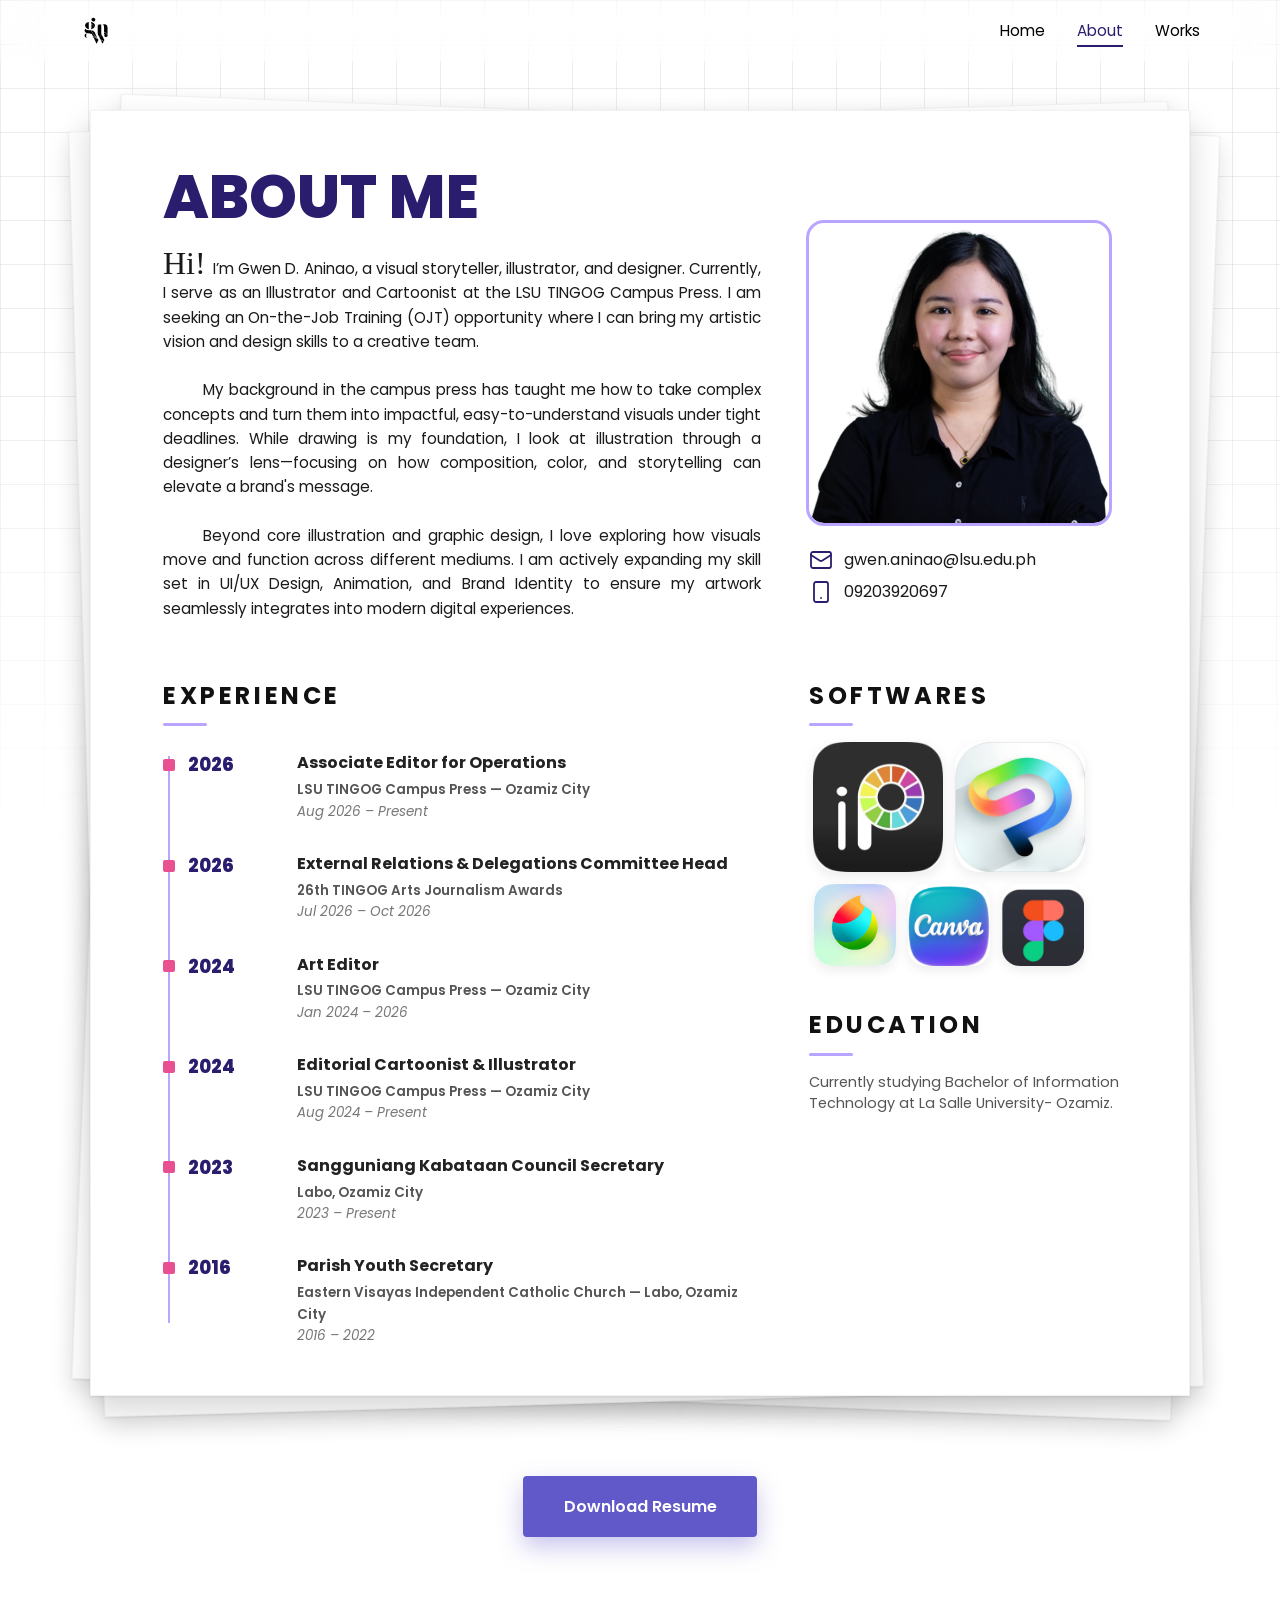
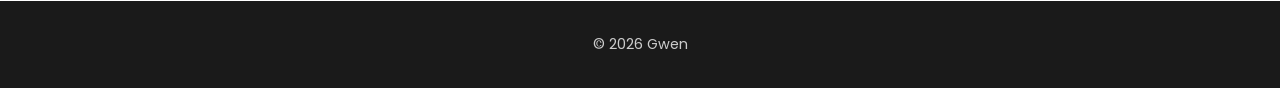
==== about.html @ 822e6208 "stuff adjustments" ====
<!DOCTYPE html>
<html lang="en">
<head>
  <meta charset="UTF-8">
  <meta name="viewport" content="width=device-width, initial-scale=1.0">
  <title>About | Gwen</title>
  <link rel="gwn-icon" type="image/png" href="Images/gwnLogo.svg">
  <link rel="preconnect" href="https://fonts.googleapis.com">
  <link rel="preconnect" href="https://fonts.gstatic.com" crossorigin>
  <link href="https://fonts.googleapis.com/css2?family=Permanent+Marker&family=Poppins:wght@400;600;700;800&display=swap" rel="stylesheet">
  <link rel="stylesheet" href="style.css">
</head>
<body class="about-page">

  <nav class="menubar">
    <a class="logo" href="index.html">
      <img src="Images/gwnLogo.svg" alt="Gwen logo">
    </a>
    <ul class="menu-links">
      <li><a href="index.html">Home</a></li>
      <li><a href="about.html" class="active">About</a></li>
      <li><a href="works.html">Works</a></li>
    </ul>
  </nav>

  <!-- .board holds the extra sheets behind; .paper is the front sheet with the pin -->
  <main class="board">
    <article class="paper">

      <!-- Top: intro, portrait, contact -->
      <div class="about-row top">
        
        <div class="hero-text">
          <h1 class="about-name">ABOUT ME</h1>
          <div class="bio">
            <p><span class="hi">Hi!</span> I’m Gwen D. Aninao, a visual storyteller, illustrator, and designer. Currently, I serve as an Illustrator and Cartoonist at the LSU TINGOG Campus Press. I am seeking an On-the-Job Training (OJT) opportunity where I can bring my artistic vision and design skills to a creative team.</p>
            
            <p>My background in the campus press has taught me how to take complex concepts and turn them into impactful, easy-to-understand visuals under tight deadlines. While drawing is my foundation, I look at illustration through a designer’s lens—focusing on how composition, color, and storytelling can elevate a brand's message.</p>
            
            <p>Beyond core illustration and graphic design, I love exploring how visuals move and function across different mediums. I am actively expanding my skill set in UI/UX Design, Animation, and Brand Identity to ensure my artwork seamlessly integrates into modern digital experiences.</p>
          </div>
        </div>

        <div class="hero-right">
          <img src="Images/2X2.JPG" alt="Gwen portrait" class="photo">

          <ul class="contact">
            <li>
              <svg viewBox="0 0 24 24"><rect x="2" y="4" width="20" height="16" rx="2"/><path d="m22 7-8.97 5.7a1.94 1.94 0 0 1-2.06 0L2 7"/></svg>
              <span>gwen.aninao@lsu.edu.ph</span>
            </li>
            <li>
              <svg viewBox="0 0 24 24" fill="none" stroke="currentColor" stroke-width="2" stroke-linecap="round" stroke-linejoin="round">
                  <rect x="5" y="2" width="14" height="20" rx="2" ry="2"/>
                  <line x1="12" y1="18" x2="12.01" y2="18"/>
              </svg>
              <span>09203920697</span>            
            </li>
          </ul>
        </div>
      </div>

      <!-- Bottom: experience on the left, education + software on the right -->
      <div class="paper-columns">

        <section class="paper-experience">
          <h2 class="section-title">EXPERIENCE</h2>
          <div class="timeline-vertical">

            <div class="timeline-node">
              <div class="marker-column">
                <span class="square-marker"></span>
                <span class="year">2026</span>
              </div>
              <div class="timeline-detail">
                <h3>Associate Editor for Operations</h3>
                <p class="role-location">LSU TINGOG Campus Press — Ozamiz City<em>Aug 2026 – Present</em></p>
              </div>
            </div>

            <div class="timeline-node">
              <div class="marker-column">
                <span class="square-marker"></span>
                <span class="year">2026</span>
              </div>
              <div class="timeline-detail">
                <h3>External Relations &amp; Delegations Committee Head</h3>
                <p class="role-location">26th TINGOG Arts Journalism Awards<em>Jul 2026 – Oct 2026</em></p>
              </div>
            </div>

            <div class="timeline-node">
              <div class="marker-column">
                <span class="square-marker"></span>
                <span class="year">2024</span>
              </div>
              <div class="timeline-detail">
                <h3>Art Editor</h3>
                <p class="role-location">LSU TINGOG Campus Press — Ozamiz City<em>Jan 2024 – 2026</em></p>
              </div>
            </div>

            <div class="timeline-node">
              <div class="marker-column">
                <span class="square-marker"></span>
                <span class="year">2024</span>
              </div>
              <div class="timeline-detail">
                <h3>Editorial Cartoonist &amp; Illustrator</h3>
                <p class="role-location">LSU TINGOG Campus Press — Ozamiz City<em>Aug 2024 – Present</em></p>
              </div>
            </div>

            <div class="timeline-node">
              <div class="marker-column">
                <span class="square-marker"></span>
                <span class="year">2023</span>
              </div>
              <div class="timeline-detail">
                <h3>Sangguniang Kabataan Council Secretary</h3>
                <p class="role-location">Labo, Ozamiz City<em>2023 – Present</em></p>
              </div>
            </div>

            <div class="timeline-node">
              <div class="marker-column">
                <span class="square-marker"></span>
                <span class="year">2016</span>
              </div>
              <div class="timeline-detail">
                <h3>Parish Youth Secretary</h3>
                <p class="role-location">Eastern Visayas Independent Catholic Church — Labo, Ozamiz City<em>2016 – 2022</em></p>
              </div>
            </div>

          </div>
        </section>

        <div class="paper-side">
          <section class="paper-education">
            <h2 class="section-title">EDUCATION</h2>
            <p class="education-text">Currently studying Bachelor of Information Technology at La Salle University- Ozamiz.</p>
          </section>

          <section class="paper-software">
            <h2 class="section-title">SOFTWARES</h2>

            <div class="software-grid">
              <div class="software-row row-large">
                <div class="icon-box large">
                  <img src="Images/ibisPaintLogo.svg" alt="ibis Paint X">
                </div>
                <div class="icon-box large">
                  <img src="Images/cspLogo.svg" alt="Clip Studio Paint">
                </div>
              </div>
              <div class="software-row row-small">
                <div class="icon-box small">
                  <img src="Images/mediBangLogo.svg" alt="MediBang Paint">
                </div>
                <div class="icon-box small">
                  <img src="Images/canvaLogo.svg" alt="Canva">
                </div>
                <div class="icon-box small">
                  <img src="Images/figmaLogo.svg" alt="Figma">
                </div>
              </div>
            </div>
          </section>
        </div>

      </div>      
    </article>
  </main>

  <div class="resume-float">
    <a class="btn" href="Files/Aninao__Resume.pdf" download>Download Resume</a>
  </div>

  <footer>&copy; 2026 Gwen</footer>
</body>
</html>
---- style.css ----
* {
  margin: 0;
  padding: 0;
  box-sizing: border-box;
}

html {
  scroll-behavior: smooth;
}

body {
  font-family: 'Poppins', 'Segoe UI', sans-serif;
  line-height: 1.6;
  color: #1a1a1a;
}

/* buttons and form fields use the page font instead of the browser default */
button,
input,
textarea,
select {
  font: inherit;
}

[hidden] {
  display: none !important;
}
.gwn-icon {
  color: #6159c9 !important;
  fill: #6159c9 !important;}

/* ---------- Nav ---------- */
.menubar {
  display: flex;
  justify-content: space-between;
  align-items: center;
  padding: 15px 5rem;
  position: fixed;
  top: 0;
  left: 0;
  width: 100%;
  z-index: 1000;
  backdrop-filter: blur(8px);
  background: rgba(255, 255, 255, 0.15); /* Semi-transparent white */
  backdrop-filter: blur(15px); /* Frosted blur effect */
}

.logo {
  color: #000000;
  font-weight: bold;
  font-size: 1.2rem;
  text-decoration: none;
}

.logo img {
  display: block;
  height: 32px;      /* change this to make the logo bigger or smaller */
  width: auto;
}


.menu-links {
  display: flex;
  list-style: none;
  gap: 2rem;
}

.menu-links a {
  color: black;
  text-decoration: none;
  font-size: 0.95rem;
  padding-bottom: 4px;
}

.menu-links a:hover {
  color: #6159c9;
}

.menu-links a.active {
  color: #2b1d6e;
  border-bottom: 2px solid #2b1d6e;
}

/* ---------- Home hero ---------- */
:root {
  --hero-purple: #6159c9;
  --hero-lavender: #a7a2e8;

  /* faint grid used on the home hero and the about page.
     Change it here and both pages update. */
  --grid-lines:
    linear-gradient(rgba(0, 0, 0, 0.07) 1px, transparent 1px),
    linear-gradient(90deg, rgba(0, 0, 0, 0.07) 1px, transparent 1px);
}

.hero {
  position: relative;
  min-height: 95vh;
  display: grid;
  grid-template-columns: 1fr 1fr;
  align-items: center;
  gap: 2rem;
  /* The hero is full width so the grid background reaches both screen edges.
     The side padding keeps the content centered at 1100px, the same width
     as the Featured Works section below it. */
  padding: 6rem max(2rem, calc((100% - 1100px) / 2)) 3rem;
  background: #fff;
}

/* faint grid that fades to nothing at the bottom */
.hero::before {
  content: "";
  position: absolute;
  inset: 0;
  background-image: var(--grid-lines);
  background-size: 44px 44px;
  -webkit-mask-image: linear-gradient(#000 40%, transparent);
  mask-image: linear-gradient(#000 40%, transparent);
}

.hero-photo {
  position: relative;
  z-index: 1;
  display: flex;
  justify-content: flex-end; /* Aligns the image & background blocks to the right */
  width: 100%;
}

.hero-text,
.hero-photo {
  position: relative;       /* sits above the grid */
  z-index: 1;
}

.hello {
  font-size: 2rem;
  color: var(--hero-purple);
}

.hero h1 {
  font-size: clamp(3rem, 8vw, 5.5rem);
  font-weight: 800;
  line-height: 1.05;
  color: #000;
  margin-bottom: 1rem;
}

.intro {
  max-width: 42ch;
  line-height: 1.6;
  margin: 1rem 0 1.5rem;
}

/* ---------- Sliding roles ---------- */
.roles {
  height: 2.4rem;            /* shows one role at a time */
  overflow: hidden;
  font-size: 1.6rem;
  font-weight: 600;
  color: var(--hero-purple);
  margin-bottom: 0.75;
}

.roles ul {
  list-style: none;
  animation: slide-roles 10s ease-in-out infinite;   /* 10s = full loop */
}

.roles li {
  height: 2.4rem;
  line-height: 2.4rem;      
  display: flex;
  align-items: center;
  margin: 0;
  padding: 0;
}

/* each role holds, then slides up one step */
@keyframes slide-roles {
  0%, 40% {transform: translateY(0);}
  50%, 90% {transform: translateY(-33.333%);}
  100% {transform: translateY(-66.666%);}
}

@media (prefers-reduced-motion: reduce) {
  .roles ul { animation: none; }
}

.software-logos {
  display: flex;
  align-items: center;
  gap: 16px;
  margin: -30px 0 28px 0; /* Adjust top/bottom margins to match your layout rhythm */
  flex-wrap: wrap;       /* Ensures graceful wrapping on smaller screens */
}

.software-logos img {
  height: 50px;          /* Uniform height for visual balance */
  width: auto;
  object-fit: contain;
  transition: transform 0.2s ease, opacity 0.2s ease;
  opacity: 0.9;
}

.software-logos img:hover {
  transform: translateY(-2px);
  opacity: 1;
}

/* ---------- Buttons ---------- */
.buttons {
  display: flex;
  flex-wrap: wrap;
  gap: 1rem;
}

.btn {
  padding: 0.8rem 1.8rem;
  background: var(--hero-purple);
  color: #fff;
  text-decoration: none;
  border: 2px solid var(--hero-purple);
  border-radius: 4px;
  font-weight: 600;
}

.btn-outline {
  background: transparent;
  color: var(--hero-purple);
}

.btn:hover {
  opacity: 0.85;
}

/* ---------- certificates-section ---------- */
.certificates-section {
  background: #f9f9f9;
  margin-top: 4rem;
}

/* Grid Container */
.certificates {
  display: grid;
  /* Automatically wraps cards into clean columns based on available space */
  grid-template-columns: repeat(auto-fit, minmax(280px, 1fr));
  gap: 2rem; /* Spacing between the rows and columns */
  padding: 1.5rem 0;
  width: 100%;
}

/*Individual Certificate Cards */
.certificates .card {
  display: flex;
  flex-direction: column;
  text-decoration: none; /* Removes underline from links */
  color: inherit; /* Inherits your page text color */
  background: #ffffff;
  border: 1px solid #e2e8f0;
  border-radius: 12px;
  overflow: hidden;
  box-shadow: 0 4px 6px -1px rgba(0, 0, 0, 0.05);
  transition: transform 0.2s ease, box-shadow 0.2s ease;
}

/* Hover effect to make it feel interactive */
.certificates .card:hover {
  transform: translateY(-4px);
  box-shadow: 0 10px 15px -3px rgba(0, 0, 0, 0.1);
}

/*Certificate Images Alignment */
.certificates .art {
  width: 100%;
  height: 200px; /* Fixed height forces absolute uniform alignment */
  object-fit: cover; /* Crops the images cleanly without distorting their aspect ratio */
  border-bottom: 1px solid #e2e8f0;
}

/*Text Info Area Inside Cards */
.card-info {
  padding: 1.25rem;
  display: flex;
  flex-direction: column;
  gap: 0.25rem;
}

.card-info h3 {
  margin: 0;
  font-size: 1.1rem;
  font-weight: 600;
}

.card-info span {
  font-size: 0.85rem;
  color: #64748b; /* Subtle grey for the "Certificate" subtext */
}


/* ---------- Photo + squares ---------- */
.hero-photo {
  width: 100%;
  max-width: 480px;
  justify-self: center;
}

.hero-photo img {
  position: relative;
  z-index: 1;
  display: block;
  width: 100%;
  /* bottom of the photo fades into the page. Lower 82% to fade sooner */
  -webkit-mask-image: linear-gradient(#000 82%, transparent);
  mask-image: linear-gradient(#000 82%, transparent);
}

.sq {
  position: absolute;
  aspect-ratio: 1;
}

.s1 { top: 8%;     right: -2%; width: 24%; background: var(--hero-purple); }
.s2 { top: 3%;     left: 10%;  width: 6%;  background: var(--hero-purple); }
.s3 { top: 10%;    left: 21%;  width: 4%;  background: #000; }
.s4 { top: 17%;    left: 0;    width: 7%;  background: var(--hero-lavender); }
.s5 { bottom: 14%; left: 8%;   width: 7%;  background: var(--hero-lavender); }
.s6 { bottom: -3%; left: 14%;  width: 14%; background: var(--hero-purple); }
.s7 { bottom: 12%; right: -5%; width: 12%; background: #000; }

@media (max-width: 800px) {
  .hero {
    grid-template-columns: 1fr;
    padding-top: 6rem;
  }
  .hero-photo { max-width: 340px; }
}

/* ---------- Inner pages ---------- */
.page {
  max-width: calc(1100px + 4rem);
  margin: 0 auto;
  padding: 8rem 2rem 4rem;   /* top padding clears the fixed nav */
}

/* Home page only: Featured Works sits right under the hero,
   at the same 1100px content width as the hero text */
.hero + .page {
  max-width: calc(1100px + 4rem);
  padding-top: 3rem;
}

.page h1 {
  font-size: 2.5rem;
  margin-bottom: 2rem;
}

.page h2 {
  font-size: 1.6rem;
  margin-bottom: 1rem;
}

/* ---------- Gallery ---------- */
.filters {
  display: flex;
  flex-wrap: wrap;
  gap: 0.5rem;
  margin-bottom: 2rem;
}

.filter {
  padding: 0.4rem 1.1rem;
  border: 1px solid #1a1a1a;
  background: white;
  color: #1a1a1a;
  border-radius: 999px;
  cursor: pointer;
  font: inherit;
}

.filter.active,
.filter:hover {
  background: #1a1a1a;
  color: white;
}

.grid {
  display: grid;
  grid-template-columns: repeat(auto-fill, minmax(250px, 1fr));
  gap: 1.5rem;
}

.card {
  display: block;
  text-align: left;
  text-decoration: none;
  color: inherit;
  background: #f5f5f5;
  border: none;
  border-radius: 8px;
  overflow: hidden;
  cursor: pointer;
  font: inherit;
  transition: transform 0.2s;
}

.card:hover {
  transform: translateY(-4px);
}

.art {
  display: block;
  width: 100%;
  aspect-ratio: 4 / 3;
  object-fit: cover;
}

.card-info {
  padding: 0.8rem 1rem;
}

.card-info h3 {
  font-size: 1rem;
}

.card-info span {
  font-size: 0.85rem;
  color: #666;
}

/* ---------- Popup ---------- */
.modal {
  display: none;
  position: fixed;
  inset: 0;
  z-index: 2000;
  background: rgba(0, 0, 0, 0.75);
  align-items: center;
  justify-content: center;
  padding: 1rem;
}

.modal.open {
  display: flex;
}

.modal-box {
  position: relative;
  background: white;
  border-radius: 8px;
  max-width: 700px;
  width: 100%;
  max-height: 90vh;
  overflow-y: auto;
}

.modal-box .art {
  border-radius: 8px 8px 0 0;
}

.modal-text {
  padding: 1.5rem;
}

.modal-text span {
  font-size: 0.85rem;
  color: #666;
}

.modal-text h2 {
  margin: 0.2rem 0 0.8rem;
}

.modal-close {
  position: absolute;
  top: 0.5rem;
  right: 0.8rem;
  z-index: 1;
  background: none;
  border: none;
  font-size: 2rem;
  line-height: 1;
  color: #1a1a1a;
  cursor: pointer;
}

/* ---------- Footer ---------- */
footer {
  padding: 2rem;
  text-align: center;
  background: #1a1a1a;
  color: #ccc;
  font-size: 0.9rem;
}

/* ---------- Small screens ---------- */
@media (max-width: 700px) {
  .menubar { padding: 16px 1.5rem; }
  .menu-links { gap: 1rem; }
  .hero h1 { font-size: 2.2rem; }
}

/* =====================================================
   About page
   ===================================================== */
:root {
  --purple-dark: #2b1d6e;
  --purple: #7c4dff;
  --purple-soft: #b9a5ff;
  --pink: #e8508f;
}

/* Same faint grid as the home hero. It sits at the top of the page,
   spans the full screen width, fades out downward, and scrolls away
   with the page. It is behind everything, so the layout is untouched. */
body.about-page::before {
  content: "";
  position: absolute;
  top: 0;
  left: 0;
  width: 100%;
  height: 95vh;
  z-index: -1;
  pointer-events: none;
  background-image: var(--grid-lines);
  background-size: 44px 44px;
  -webkit-mask-image: linear-gradient(#000 40%, transparent);
  mask-image: linear-gradient(#000 40%, transparent);
}

/* Vertical Connected Timeline */
.timeline-vertical {
  position: relative;
  display: flex;
  flex-direction: column;
  gap: 1.8rem;
  margin-top: 1.5rem;
  padding-left: 0rem;
}

/* Continuous connecting line running down behind the squares */
.timeline-vertical::before {
  content: "";
  position: absolute;
  top: 6px;
  bottom: 24px;
  left: 5px; /* Aligns vertically with the center of the square markers */
  width: 2px;
  background: var(--purple-soft);
  z-index: 1;
}

.timeline-node {
  position: relative;
  display: flex;
  align-items: flex-start;
  gap: 1.5rem;
  z-index: 2;
}

/* Column holding the square icon and year */
.marker-column {
  display: flex;
  align-items: center;
  gap: 0.8rem;
  min-width: 110px;
}

/* Solid Square Marker */
.square-marker {
  width: 12px;
  height: 12px;
  background-color: var(--pink);
  flex: none;
  border-radius: 2px; /* Slight rounding for a clean modern square */
}

.timeline-node .year {
  font-size: 1.15rem;
  font-weight: 800;
  color: var(--purple-dark);
}

.timeline-detail h3 {
  font-size: 1rem;
  font-weight: 700;
  color: #222;
  margin-bottom: 0.2rem;
}

.role-location {
  font-size: 0.84rem;
  font-weight: 600;
  color: #555;
}

.role-location em {
  font-weight: 400;
  color: #777;
}

/* Software Icon Grid Layout */
.software-grid {
  display: flex;
  flex-direction: column;
  gap: 12px;
  max-width: 280px;
  margin-bottom: 2rem;
}

.software-row {
  display: flex;
  gap: 12px;
  justify-content: center;
}

/* Base icon styling with rounded squircle corners matching reference */
.icon-box {
  background: #fff;
  border-radius: 20px;
  display: grid;
  place-items: center;
  overflow: hidden;
  box-shadow: 0 4px 12px rgba(0, 0, 0, 0.08);
  transition: transform 0.2s ease;
}

.icon-box:hover {
  transform: translateY(-2px);
}

.icon-box img {
  width: 100%;
  height: 100%;
  object-fit: cover;
}

/* Large top 2 icons */
.icon-box.large {
  width: 130px;
  height: 130px;
  border-radius: 24px;
}

/* Small bottom 3 icons */
.icon-box.small {
  width: 82px;
  height: 82px;
  border-radius: 18px;
}

.software-bars {
  display: flex;
  flex-direction: column;
  gap: 0.9rem;
}

.skill-item {
  font-size: 0.9rem;
  font-weight: 600;
  color: #333;
}

.about-card {
  position: relative;
  width: min(1100px, 94%);
  margin: 100px auto 0;        /* pulls the card up over the banner */
  background: #fff;
  border-radius: 40px 40px 0 0;
  padding: 3rem 4rem 4rem;
}

.about-label {
  font-style: italic;
  font-size: 1.4rem;
  color: #777;
  margin-bottom: 2rem;
}

.about-row {
  display: grid;
  grid-template-columns: 1fr 1fr;
  gap: 3rem;
  align-items: center;
  margin-bottom: 2rem;
}

.about-row.top {
  align-items: start;
}

.about-name {
  font-size: clamp(2.4rem, 6vw, 3.8rem);
  font-weight: 800;
  line-height: 1;
  text-transform: uppercase;
  color: var(--purple-dark);
  margin-bottom: 1.2rem;
}

.aka {
  font-size: 0.95rem;
  margin-bottom: 1.2rem;
}

.bio {
  font-size: 0.95rem;
  max-width: none;
}

.bio p {
  text-align: justify;       /* Makes the edges straight on left and right */
  text-justify: inter-word;  /* Keeps spacing between words clean */
  margin-bottom: 24px;       /* Adds a clean space AFTER each paragraph */
  text-indent: 40px;         /* Indents the first line of every paragraph */
  line-height: 1.6;          /* Adds comfortable breathing room between lines */
}

/* Optional: If you don't want the very first "Hi!" line to be indented */
.bio p:first-of-type {
  text-indent: 0;
}


.bio .hi {
  font-family: 'Permanent Marker', cursive;
  font-size: 2rem;
  line-height: 1;
  margin-right: 0.2rem;
}

.photo {
  width: min(100%, 300px);
  aspect-ratio: 1;
  border-radius: 5%;
  object-fit: cover;
  margin: 3.5rem 0 1.5rem; 
  display: block;
  outline : 3px solid var(--purple-soft);
}

.contact {
  list-style: none;
  width: min(100%, 380px);
  margin: 0 auto;
}

.contact li {
  display: flex;
  align-items: center;
  gap: 0.7rem;
  margin-bottom: 0.4rem;
}

.contact svg {
  width: 24px;
  height: 24px;
  fill: none;
  stroke: var(--purple-dark);
  stroke-width: 1.8;
  stroke-linecap: round;
  stroke-linejoin: round;
}

.section-title {         /* Matches featured works label size */           /* Bold text weight */
  text-transform: uppercase;     /* Forces capital letters */
  letter-spacing: 0.15em;        /* Adds space between letters */
  color: #111;                   /* Primary dark text color */
  margin-bottom: 1rem;
}

.section-title::after {          /* short purple underlines*/
  content: "";
  display: block;
  width: 44px;                   /* Short line length */
  height: 3px;                   /* Line thickness */
  margin-top: 0.5rem;            /* Space between text and line */
  border-radius: 2px;
  background: var(--purple-soft); /* Light purple color matching home page */
}

.section-title.gap {
  margin-top: 2.5rem;
}

.skills-list {
  margin-left: 1.2rem;
}

/* software list with skill bars */
.apps {
  list-style: none;
  display: grid;
  gap: 1.1rem;
}

.apps li {
  display: flex;
  align-items: center;
  gap: 1rem;
}

.app-icon {
  flex: none;
  width: 52px;
  height: 52px;
  border-radius: 14px;
  display: grid;
  place-items: center;
  color: #fff;
  font-weight: 700;
}

.app-info {
  flex: 1;
  font-size: 0.9rem;
}

.bar {
  height: 8px;
  margin-top: 4px;
  background: #e2e2e2;
  border-radius: 4px;
  overflow: hidden;
}

.bar i {
  display: block;
  height: 100%;
  width: var(--level);
  background: var(--purple);
  border-radius: 4px;
}

@media (max-width: 800px) {
  .about-card { padding: 2rem 1.5rem 3rem; }
  .about-row { grid-template-columns: 1fr; }
}

.modal-box .art {
  aspect-ratio: auto;
  object-fit: contain;
  max-height: 70vh;
  background: #f5f5f5;
}

.card[data-category="Logo"] .art {
  object-fit: contain;
  background: #fff;
}

/* ---------- Masonry gallery (Works page) ---------- */
.gallery {
  display: block;
  columns: 3 260px;          /* up to 3 columns, each at least 260px wide */
  column-gap: 3px;
}

.gallery .card {
  display: block;
  position: relative;
  width: 100%;
  margin-bottom: 4px;
  break-inside: avoid;       /* keeps a card from splitting across columns */
  background: none;
  border-radius: 6px;
}

.gallery .art {
  aspect-ratio: auto;        /* stop cropping: use the image's real shape */
  height: auto;
}

.gallery div.art {           /* placeholder boxes still need a height */
  aspect-ratio: 4 / 3;
}

/* title appears over the image on hover, like a clean photo wall */
.gallery .card-info {
  position: absolute;
  left: 0;
  right: 0;
  bottom: 0;
  padding: 2rem 1rem 0.8rem;
  color: #fff;
  background: linear-gradient(transparent, rgba(0, 0, 0, 0.7));
  opacity: 0;
  transition: opacity 0.2s;
}

.gallery .card:hover .card-info,
.gallery .card:focus-visible .card-info {
  opacity: 1;
}

.gallery .card-info span {
  color: #ddd;
}

/* ---------- Heading style: LATEST WORKS look ---------- */
.page .section-heading {
  font-size: 1.3rem;
  font-weight: 600;
  text-transform: uppercase;
  letter-spacing: 0.18em;
  margin-bottom: 2.5rem;
}

.section-heading::after {
  content: "";
  display: block;
  width: 36px;
  height: 2px;
  margin-top: 0.6rem;
  background: var(--purple-soft);
}

/* ---------- Pill filters (Works page) ---------- */
.filters {
  justify-content: center;
}

.filter {
  padding: 0.35rem 1.4rem;
  font-size: 0.7rem;
  font-weight: 600;
  letter-spacing: 0.08em;
  text-transform: uppercase;
  background: #111;
  color: #fff;
  border: 1px solid #111;
}

.filter.active {
  background: #fff;
  color: #111;
}

.filter:hover:not(.active) {
  background: #333;
}

/* ---------- Mosaic (Home page) ---------- */
.mosaic {
  display: grid;
  grid-template-columns: repeat(4, 1fr);
  grid-auto-rows: 220px;           /* height of one row */
  gap: 4px;                        /* thin white lines between tiles */
}

.mosaic .card {
  position: relative;
  height: 100%;
  margin: 0;
  border-radius: 0;
  background: #eee;
  overflow: hidden;
}

.mosaic .card:hover {
  transform: none;
}

.mosaic .art {
  width: 100%;
  height: 100%;
  aspect-ratio: auto;
  object-fit: cover;               /* fill the cell, crop the extra */
}

.mosaic .card-info {
  position: absolute;
  left: 0;
  right: 0;
  bottom: 0;
  padding: 2rem 1rem 0.8rem;
  color: #fff;
  background: linear-gradient(transparent, rgba(0, 0, 0, 0.7));
  opacity: 0;
  transition: opacity 0.2s;
}

.mosaic .card:hover .card-info {
  opacity: 1;
}

.mosaic .card-info span {
  color: #ddd;
}

/* tile layout: edit these numbers to rearrange */
@media (min-width: 701px) {
  .mosaic .card:nth-child(1) { grid-column: 1;     grid-row: 1; }
  .mosaic .card:nth-child(2) { grid-column: 1;     grid-row: 2; }
  .mosaic .card:nth-child(3) { grid-column: 2;     grid-row: 1 / span 2; }  /* tall */
  .mosaic .card:nth-child(4) { grid-column: 3 / span 2; grid-row: 1; }      /* wide */
  .mosaic .card:nth-child(5) { grid-column: 3 / span 2; grid-row: 2; }      /* wide */
}

@media (max-width: 700px) {
  .mosaic {
    grid-template-columns: repeat(2, 1fr);
    grid-auto-rows: 180px;
  }
}

.gallery .card {
  border-radius: 0;
}

.modal-box {
  border-radius: 0;
}

.modal-box .art {
  border-radius: 0;
}

/* =====================================================
   About page: one bond paper, pinned, with sheets behind it
   ===================================================== */
.board {
  position: relative;
  isolation: isolate;               /* keeps the back sheets behind the front one */
  width: min(1100px, 94%);
  margin: 110px auto 5rem;
}

/* the two extra sheets peeking out from behind */
.board::before,
.board::after {
  content: "";
  position: absolute;
  inset: 0;
  z-index: -1;
  background: #fff;
  border: 1px solid rgba(0, 0, 0, 0.05);
  box-shadow:
    0 1px 2px rgba(0, 0, 0, 0.08),
    0 10px 24px rgba(0, 0, 0, 0.12);
}

.board::before { transform: rotate(2.2deg) translate(6px, 4px); }
.board::after  { transform: rotate(-1.6deg) translate(-4px, 6px); }

/* the front sheet */
.paper {
  position: relative;
  background: #fff;
  padding: 3.5rem 2.5rem 3rem 4.5rem;  
  border: 1px solid rgba(0, 0, 0, 0.05);
  box-shadow:
    0 1px 2px rgba(0, 0, 0, 0.08),
    0 14px 30px rgba(0, 0, 0, 0.16);
  transform: none;
}

/* Experience on the left, Education + Software on the right */
.paper-columns {
  display: grid;
  grid-template-columns: 1.2fr 1fr;
  gap: 3rem;
  align-items: start;
}

.paper-side {
  display: grid;
  gap: 2.5rem;
}

.paper-software { order: -1; }

.paper-software .software-grid {
  margin: 0;
}

@media (max-width: 800px) {
  .paper { padding: 2.5rem 1.5rem 2rem; }
  .paper-columns { grid-template-columns: 1fr; }
}

@media (min-width: 801px) {
  .about-row,
  .paper-columns {
    grid-template-columns: 1fr 340px;   /* right side is fixed, Experience takes the rest */
  }
}

.role-location em {
  display: block;
  font-weight: 400;
  color: #777;
}

.education-text {
  font-size: 0.9rem;
  color: #555;
  line-height: 1.5;
}

.resume-float {
  text-align: center;
  padding-bottom: 4rem;
}

.resume-float .btn {
  display: inline-block;
  padding: 1rem 2.4rem;
  box-shadow: 0 10px 24px rgba(97, 89, 201, 0.35);   /* purple glow makes it look lifted */
  transition: transform 0.2s ease, box-shadow 0.2s ease;
}

.resume-float .btn:hover {
  opacity: 1;
  transform: translateY(-3px);
  box-shadow: 0 14px 28px rgba(97, 89, 201, 0.45);
}
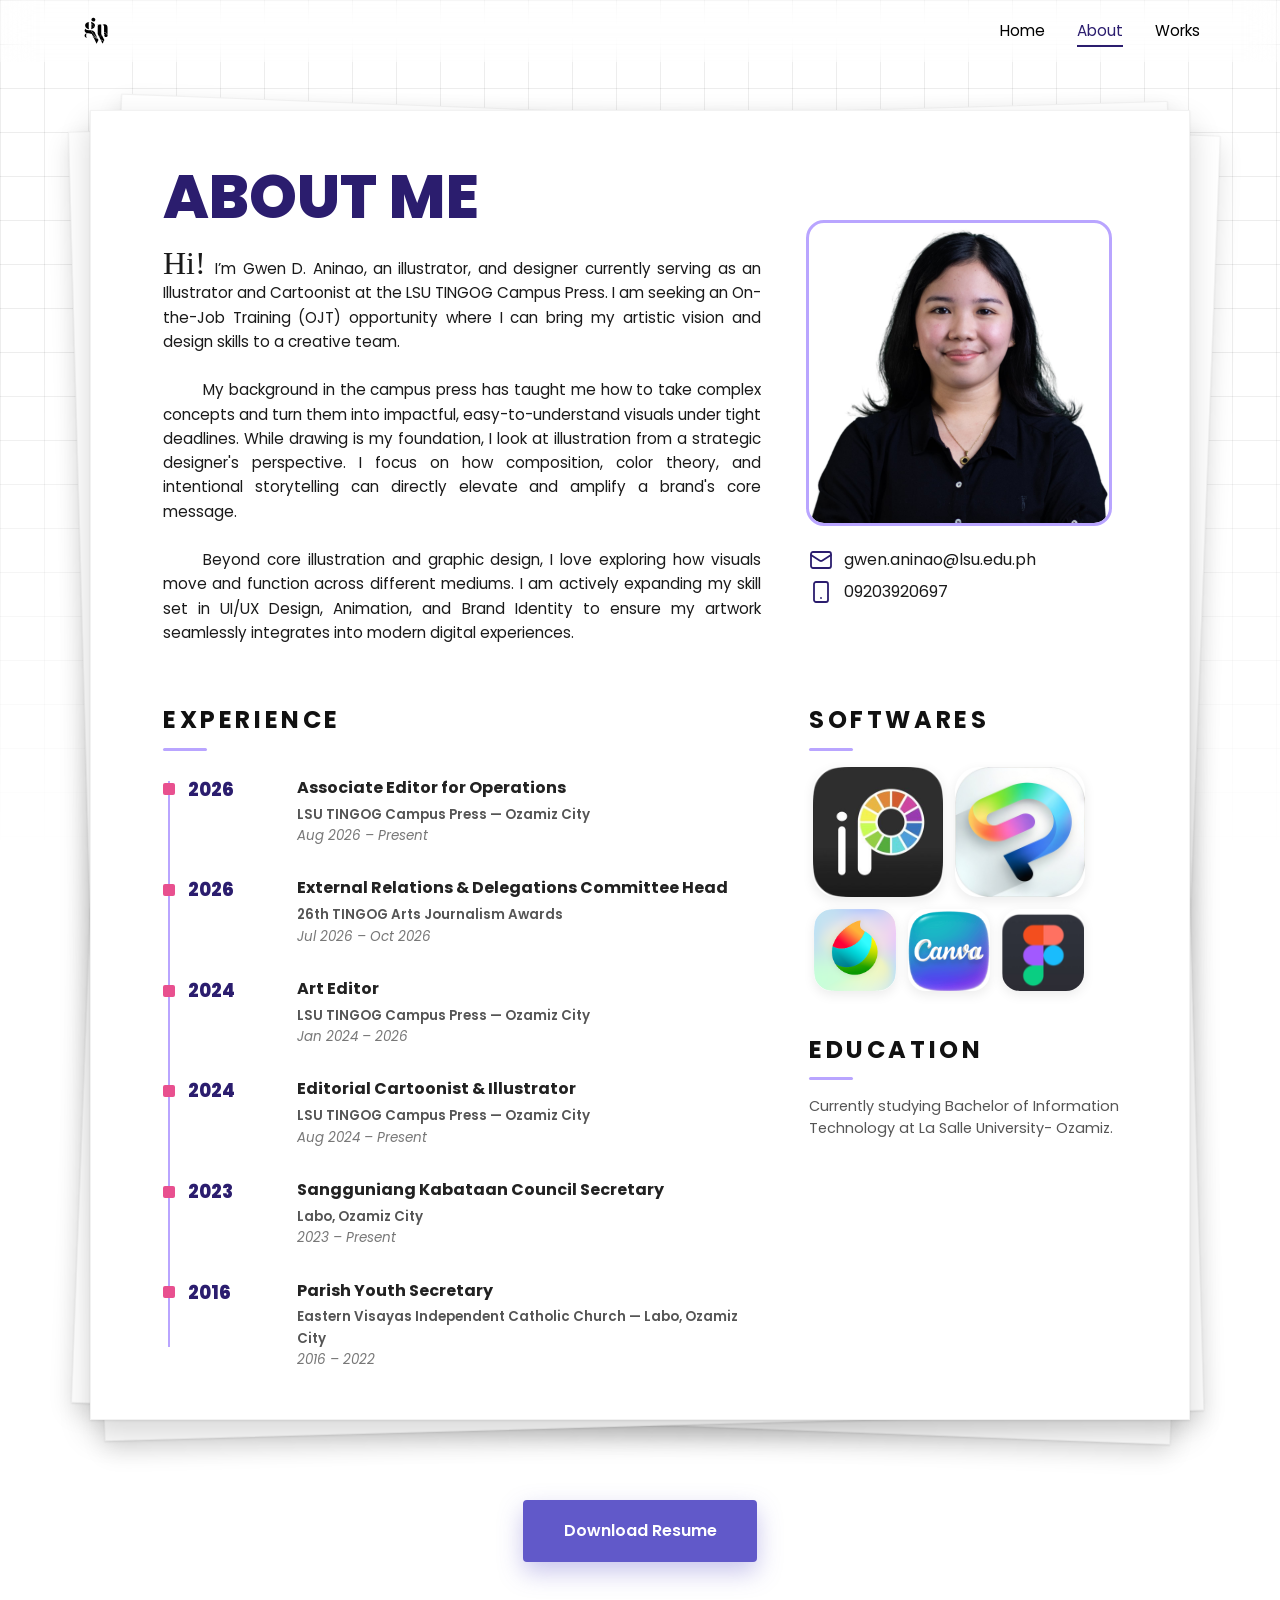
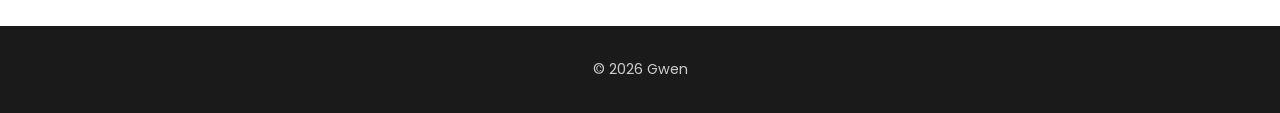
==== commit f5603e57: "stuff adjustments" ====
--- a/about.html
+++ b/about.html
@@ -33,9 +33,9 @@
         <div class="hero-text">
           <h1 class="about-name">ABOUT ME</h1>
           <div class="bio">
-            <p><span class="hi">Hi!</span> I’m Gwen D. Aninao, a visual storyteller, illustrator, and designer. Currently, I serve as an Illustrator and Cartoonist at the LSU TINGOG Campus Press. I am seeking an On-the-Job Training (OJT) opportunity where I can bring my artistic vision and design skills to a creative team.</p>
+            <p><span class="hi">Hi!</span> I’m Gwen D. Aninao, an illustrator, and designer currently serving as an Illustrator and Cartoonist at the LSU TINGOG Campus Press. I am seeking an On-the-Job Training (OJT) opportunity where I can bring my artistic vision and design skills to a creative team.</p>
             
-            <p>My background in the campus press has taught me how to take complex concepts and turn them into impactful, easy-to-understand visuals under tight deadlines. While drawing is my foundation, I look at illustration through a designer’s lens—focusing on how composition, color, and storytelling can elevate a brand's message.</p>
+            <p>My background in the campus press has taught me how to take complex concepts and turn them into impactful, easy-to-understand visuals under tight deadlines. While drawing is my foundation, I look at illustration from a strategic designer's perspective. I focus on how composition, color theory, and intentional storytelling can directly elevate and amplify a brand's core message.</p>
             
             <p>Beyond core illustration and graphic design, I love exploring how visuals move and function across different mediums. I am actively expanding my skill set in UI/UX Design, Animation, and Brand Identity to ensure my artwork seamlessly integrates into modern digital experiences.</p>
           </div>
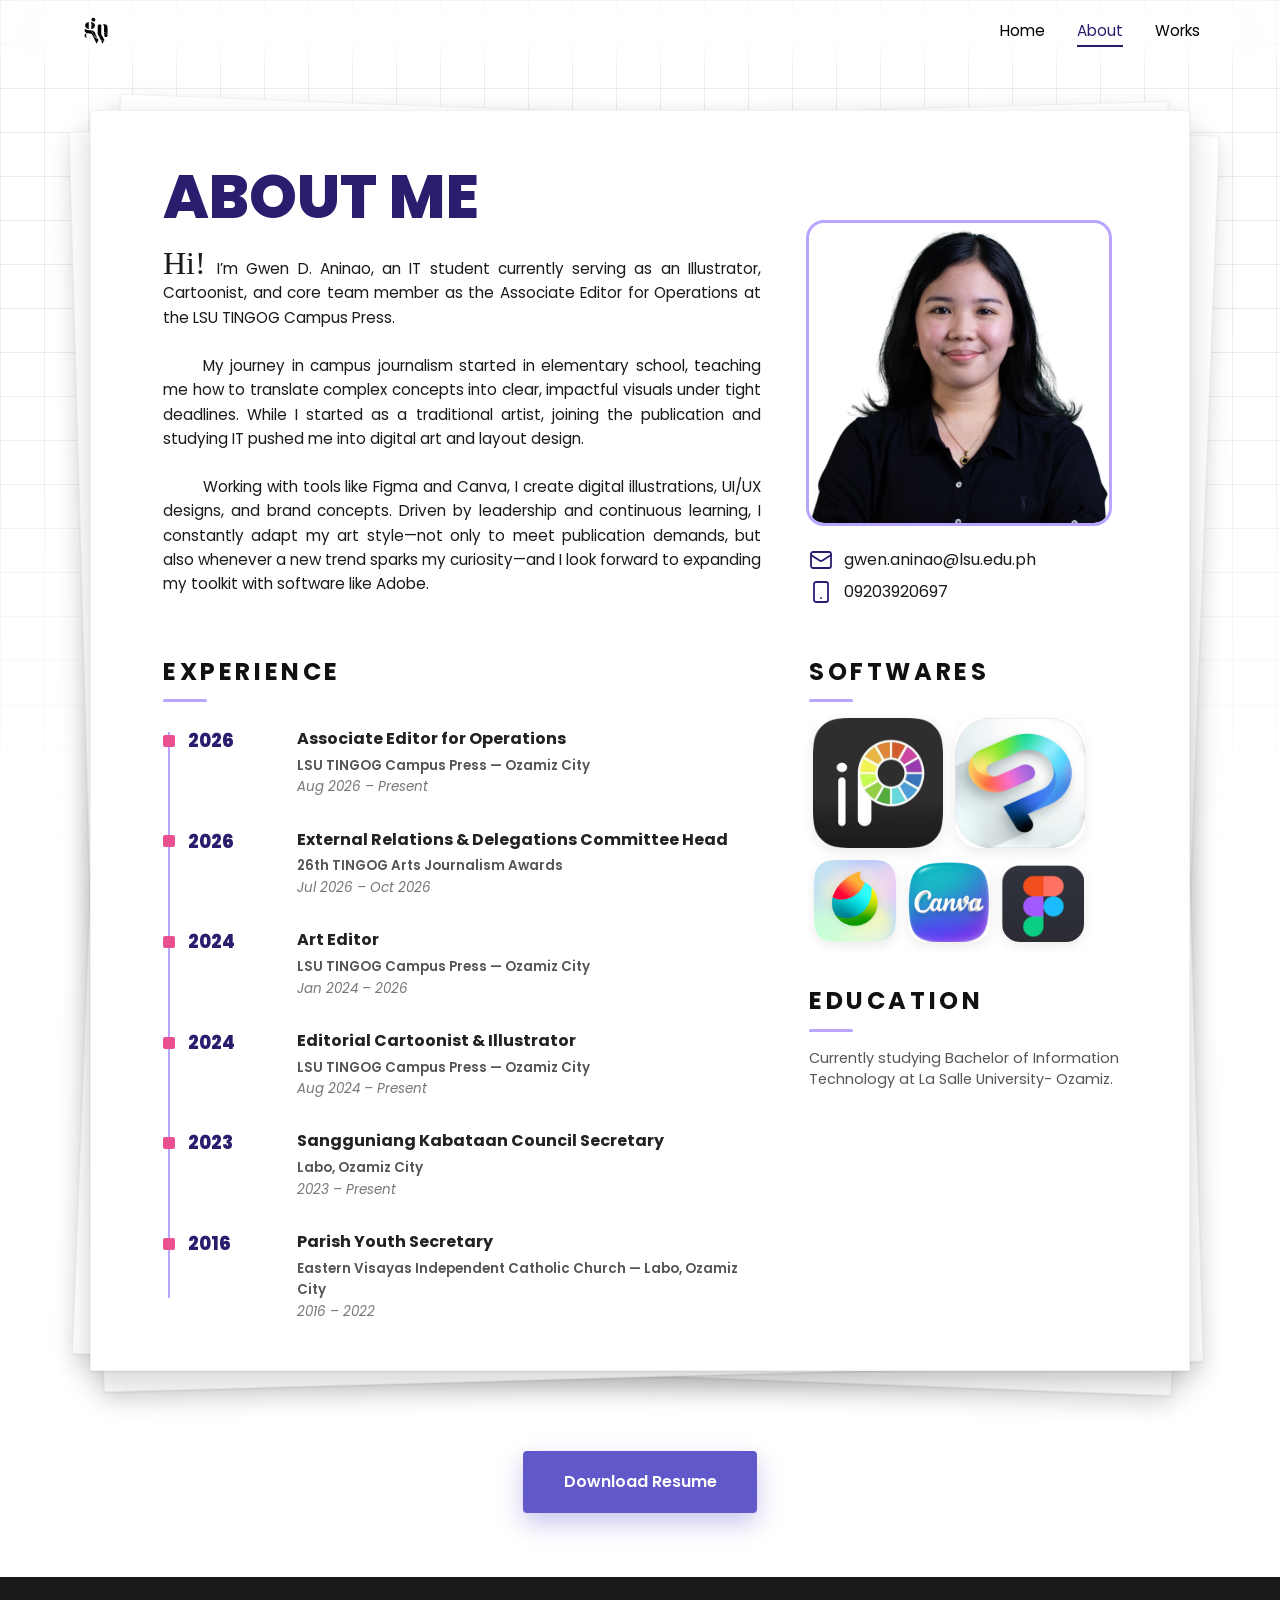
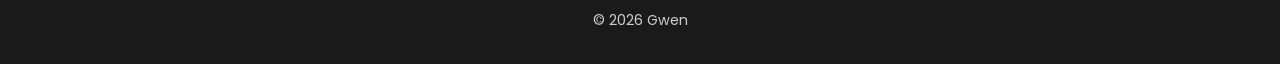
==== commit 2e1b52b9: "About Me Content" ====
--- a/about.html
+++ b/about.html
@@ -4,12 +4,13 @@
   <meta charset="UTF-8">
   <meta name="viewport" content="width=device-width, initial-scale=1.0">
   <title>About | Gwen</title>
-  <link rel="gwn-icon" type="image/png" href="Images/gwnLogo.svg">
+  <link rel="icon" type="image/svg+xml" href="Images/gwnLogo.svg">
   <link rel="preconnect" href="https://fonts.googleapis.com">
   <link rel="preconnect" href="https://fonts.gstatic.com" crossorigin>
   <link href="https://fonts.googleapis.com/css2?family=Permanent+Marker&family=Poppins:wght@400;600;700;800&display=swap" rel="stylesheet">
   <link rel="stylesheet" href="style.css">
 </head>
+<script src="skeleton.js"></script>
 <body class="about-page">
 
   <nav class="menubar">
@@ -33,11 +34,11 @@
         <div class="hero-text">
           <h1 class="about-name">ABOUT ME</h1>
           <div class="bio">
-            <p><span class="hi">Hi!</span> I’m Gwen D. Aninao, an illustrator, and designer currently serving as an Illustrator and Cartoonist at the LSU TINGOG Campus Press. I am seeking an On-the-Job Training (OJT) opportunity where I can bring my artistic vision and design skills to a creative team.</p>
+            <p><span class="hi">Hi!</span> I’m Gwen D. Aninao, an IT student currently serving as an Illustrator, Cartoonist, and core team member as the Associate Editor for Operations at the LSU TINGOG Campus Press.</p>
             
-            <p>My background in the campus press has taught me how to take complex concepts and turn them into impactful, easy-to-understand visuals under tight deadlines. While drawing is my foundation, I look at illustration from a strategic designer's perspective. I focus on how composition, color theory, and intentional storytelling can directly elevate and amplify a brand's core message.</p>
+            <p>My journey in campus journalism started in elementary school, teaching me how to translate complex concepts into clear, impactful visuals under tight deadlines. While I started as a traditional artist, joining the publication and studying IT pushed me into digital art and layout design.</p>
             
-            <p>Beyond core illustration and graphic design, I love exploring how visuals move and function across different mediums. I am actively expanding my skill set in UI/UX Design, Animation, and Brand Identity to ensure my artwork seamlessly integrates into modern digital experiences.</p>
+            <p>Working with tools like Figma and Canva, I create digital illustrations, UI/UX designs, and brand concepts. Driven by leadership and continuous learning, I constantly adapt my art style—not only to meet publication demands, but also whenever a new trend sparks my curiosity—and I look forward to expanding my toolkit with software like Adobe.</p>
           </div>
         </div>
 
--- a/style.css
+++ b/style.css
@@ -25,9 +25,6 @@
 [hidden] {
   display: none !important;
 }
-.gwn-icon {
-  color: #6159c9 !important;
-  fill: #6159c9 !important;}
 
 /* ---------- Nav ---------- */
 .menubar {
@@ -849,6 +846,7 @@
 }
 
 /* ---------- Masonry gallery (Works page) ---------- */
+
 .gallery {
   display: block;
   columns: 3 260px;          /* up to 3 columns, each at least 260px wide */
@@ -872,6 +870,325 @@
 
 .gallery div.art {           /* placeholder boxes still need a height */
   aspect-ratio: 4 / 3;
+}
+
+/* =====================================================
+   Works page: a work expands in its own place
+   Paste this at the bottom of style.css
+   ===================================================== */
+/* =====================================================
+   Works page: Streamlined Column-Safe Expansion Layout
+   ===================================================== */
+.gallery .work-open.minimized-view {
+  column-span: none !important;      /* Stops shattering column balance systems */
+  display: block;
+  width: 100%;
+  margin-bottom: 12px;
+  break-inside: avoid;               /* Protects inner assets from clipping across columns */
+  background: #ffffff;
+  border-radius: 8px;
+  box-shadow: 0 4px 16px rgba(0, 0, 0, 0.1);
+  border: 1px solid rgba(0, 0, 0, 0.06);
+  scroll-margin-top: 6.5rem;         /* Clean viewport tracking safety margins */
+}
+
+/* Fits media assets directly to view safely inside compact spacing boundaries */
+.gallery .work-open.minimized-view .work-open-media {
+  position: relative;
+  background: #fafafa;
+  width: 100%;
+}
+
+.gallery .work-open.minimized-view .work-open-img {
+  display: block;
+  width: 100%;
+  height: auto;
+  max-height: 55vh;                  /* Prevents extreme vertical asset layout bloating */
+  object-fit: contain;
+}
+
+/* Compact typography elements designed for localized viewing spaces */
+.gallery .work-open.minimized-view .work-open-info {
+  padding: 1rem 1.15rem 1.25rem;
+}
+
+.gallery .work-open.minimized-view .work-open-title {
+  margin: 0.25rem 0 0.5rem;
+  font-size: 1.25rem;
+  font-weight: 700;
+  line-height: 1.3;
+}
+
+.gallery .work-open.minimized-view .work-open-desc {
+  max-width: 100%;
+  font-size: 0.88rem;
+  line-height: 1.5;
+  color: #4a4a4a;
+}
+
+/* Adjusted UI action buttons to fit nicely within standard card wrappers */
+.gallery .work-open.minimized-view .work-open-back,
+.gallery .work-open.minimized-view .work-open-zoom {
+  width: 36px;
+  height: 36px;
+}
+.gallery .work-open.minimized-view .work-open-back svg,
+.gallery .work-open.minimized-view .work-open-zoom svg {
+  width: 18px;
+  height: 18px;
+}
+
+
+/* the image area, with the two round buttons on top of it */
+.work-open-media {
+  position: relative;
+  background: #f5f5f5;
+}
+
+.work-open-img {
+  display: block;
+  width: auto;
+  height: auto;
+  max-width: 100%;
+  max-height: 75vh;
+  margin: 0 auto;
+}
+
+.work-open-back,
+.work-open-zoom {
+  position: absolute;
+  display: grid;
+  place-items: center;
+  width: 44px;
+  height: 44px;
+  border: 0;
+  border-radius: 50%;
+  background: #fff;
+  box-shadow: 0 2px 10px rgba(0, 0, 0, 0.18);
+  cursor: pointer;
+}
+
+.work-open-back { top: 1rem;    left: 1rem; }    /* back arrow, top left */
+.work-open-zoom { bottom: 1rem; right: 1rem; }   /* view larger, bottom right */
+
+.work-open-back svg,
+.work-open-zoom svg {
+  width: 22px;
+  height: 22px;
+  fill: none;
+  stroke: #111;
+  stroke-width: 2;
+  stroke-linecap: round;
+  stroke-linejoin: round;
+}
+
+.work-open-back:hover,
+.work-open-zoom:hover {
+  background: #f1f1f1;
+}
+
+/* title and description below the image */
+.work-open-info {
+  padding: 1.25rem 1.5rem 1.75rem;
+}
+
+.work-open-category {
+  display: block;
+  font-size: 0.75rem;
+  font-weight: 600;
+  letter-spacing: 0.15em;
+  text-transform: uppercase;
+  color: var(--purple);
+}
+
+.work-open-title {
+  margin: 0.35rem 0 0.6rem;
+  font-size: 1.6rem;
+  line-height: 1.2;
+}
+
+.work-open-desc {
+  max-width: 70ch;
+  font-size: 0.95rem;
+  color: #555;
+}
+
+/* view larger: the image full screen */
+.lightbox {
+  position: fixed;
+  inset: 0;
+  z-index: 3000;
+  display: grid;
+  place-items: center;
+  padding: 1.5rem;
+  background: rgba(0, 0, 0, 0.92);
+  cursor: zoom-out;
+}
+
+.lightbox img {
+  max-width: calc(100vw - 3rem);
+  max-height: calc(100vh - 3rem);
+  object-fit: contain;
+}
+
+.lightbox-close {
+  position: absolute;
+  top: 0.75rem;
+  right: 1.25rem;
+  border: 0;
+  background: none;
+  color: #fff;
+  font-size: 2.5rem;
+  line-height: 1;
+  cursor: pointer;
+}
+
+/* =====================================================
+   Works page: expanded view (replaces the old popup)
+   Paste this at the bottom of style.css
+   ===================================================== */
+.closeup {
+  position: fixed;
+  inset: 0;
+  z-index: 2000;
+  overflow-y: auto;
+  padding: 5.5rem 1.5rem 3rem;
+  background-color: #fff;
+  background-image: var(--grid-lines);   /* same faint grid as home and about */
+  background-size: 44px 44px;
+  animation: closeup-in 0.4s cubic-bezier(0.2, 0.8, 0.2, 1) backwards;
+}
+
+.closeup.closing {
+  animation: closeup-out 0.2s ease forwards;
+}
+
+@keyframes closeup-in  { from { opacity: 0; transform: scale(0.25); } }
+@keyframes closeup-out { to   { opacity: 0; transform: scale(0.96); } }
+
+/* back arrow, top left */
+.closeup-back {
+  position: fixed;
+  top: 1rem;
+  left: 1.25rem;
+  z-index: 1;
+  display: grid;
+  place-items: center;
+  width: 44px;
+  height: 44px;
+  border: 0;
+  border-radius: 50%;
+  background: #fff;
+  box-shadow: 0 2px 10px rgba(0, 0, 0, 0.15);
+  cursor: pointer;
+}
+
+.closeup-back svg {
+  width: 22px;
+  height: 22px;
+  fill: none;
+  stroke: #111;
+  stroke-width: 2;
+  stroke-linecap: round;
+  stroke-linejoin: round;
+}
+
+.closeup-back:hover {
+  background: #f3f3f3;
+}
+
+/* the sheet of paper */
+.closeup-paper {
+  position: relative;
+  display: grid;
+  grid-template-columns: minmax(0, 1.4fr) minmax(0, 1fr);
+  gap: 2.5rem;
+  align-items: start;
+  width: min(1000px, 100%);
+  margin: 0 auto;
+  padding: 3.5rem 2.5rem 2.5rem;
+  background: #fff;
+  border: 1px solid rgba(0, 0, 0, 0.05);
+  box-shadow:
+    0 1px 2px rgba(0, 0, 0, 0.08),
+    0 14px 30px rgba(0, 0, 0, 0.16);
+}
+
+/* the paperclip, hooked over the top edge */
+.paperclip {
+  position: absolute;
+  top: -34px;
+  left: 2.2rem;
+  width: 28px;
+  height: auto;
+  transform: rotate(6deg);
+  filter: drop-shadow(0 2px 2px rgba(0, 0, 0, 0.3));
+  pointer-events: none;
+}
+
+.paperclip path {
+  fill: none;
+  stroke: url(#clip-silver);
+  stroke-width: 3;
+  stroke-linecap: round;
+  stroke-linejoin: round;
+}
+
+.closeup-img {
+  display: block;
+  width: 100%;
+  height: auto;
+  max-height: 78vh;
+  object-fit: contain;
+  background: #f5f5f5;
+  border-radius: 6px;
+}
+
+/* title, description, button */
+.closeup-info {
+  display: flex;
+  flex-direction: column;
+  gap: 0.75rem;
+  padding-top: 0.5rem;
+}
+
+.closeup-category {
+  font-size: 0.75rem;
+  font-weight: 600;
+  letter-spacing: 0.15em;
+  text-transform: uppercase;
+  color: var(--purple);
+}
+
+.closeup-title {
+  font-size: 1.8rem;
+  line-height: 1.2;
+}
+
+.closeup-desc {
+  font-size: 0.95rem;
+  color: #555;
+}
+
+.closeup-view {
+  align-self: flex-start;
+  margin-top: 0.75rem;
+}
+
+@media (max-width: 800px) {
+  .closeup { padding: 5rem 1rem 2rem; }
+  .closeup-paper {
+    grid-template-columns: 1fr;
+    gap: 1.5rem;
+    padding: 3rem 1.25rem 1.5rem;
+  }
+}
+
+@media (prefers-reduced-motion: reduce) {
+  .closeup,
+  .closeup.closing {
+    animation: none;
+  }
 }
 
 /* title appears over the image on hover, like a clean photo wall */
@@ -1113,4 +1430,55 @@
   opacity: 1;
   transform: translateY(-3px);
   box-shadow: 0 14px 28px rgba(97, 89, 201, 0.45);
+}
+
+/* Fix structural jumping during multi-column calculation steps */
+.card-placeholder {
+  display: block;
+  width: 100%;
+  break-inside: avoid;
+  visibility: hidden; /* Takes up layout physical spacing so columns don't shift */
+}
+
+.work-open {
+  display: block;
+  width: 100%;
+  margin: 2rem 0;
+  background: #fff;
+  border-radius: 10px;
+  box-shadow: 0 6px 24px rgba(0, 0, 0, 0.12);
+  scroll-margin-top: 6rem; /* Clean breathing room below your fixed nav */
+}
+
+/* ---------- Skeleton loader for images ---------- */
+.card .art:not(.loaded) {
+  background: linear-gradient(90deg, #ececec 25%, #f7f7f7 50%, #ececec 75%);
+  background-size: 200% 100%;
+  animation: shimmer 1.4s linear infinite;
+  color: transparent;            /* hides alt text while loading */
+}
+
+/* Works gallery: images have no height until they load,
+   so reserve a box or the skeleton has nothing to show in */
+
+/* fade the real image in */
+.card .art.loaded {
+  animation: art-fade 0.4s ease;
+}
+
+@keyframes shimmer {
+  from { background-position: 200% 0; }
+  to   { background-position: -200% 0; }
+}
+
+@keyframes art-fade {
+  from { opacity: 0; }
+  to   { opacity: 1; }
+}
+
+@media (prefers-reduced-motion: reduce) {
+  .card .art:not(.loaded),
+  .card .art.loaded {
+    animation: none;
+  }
 }
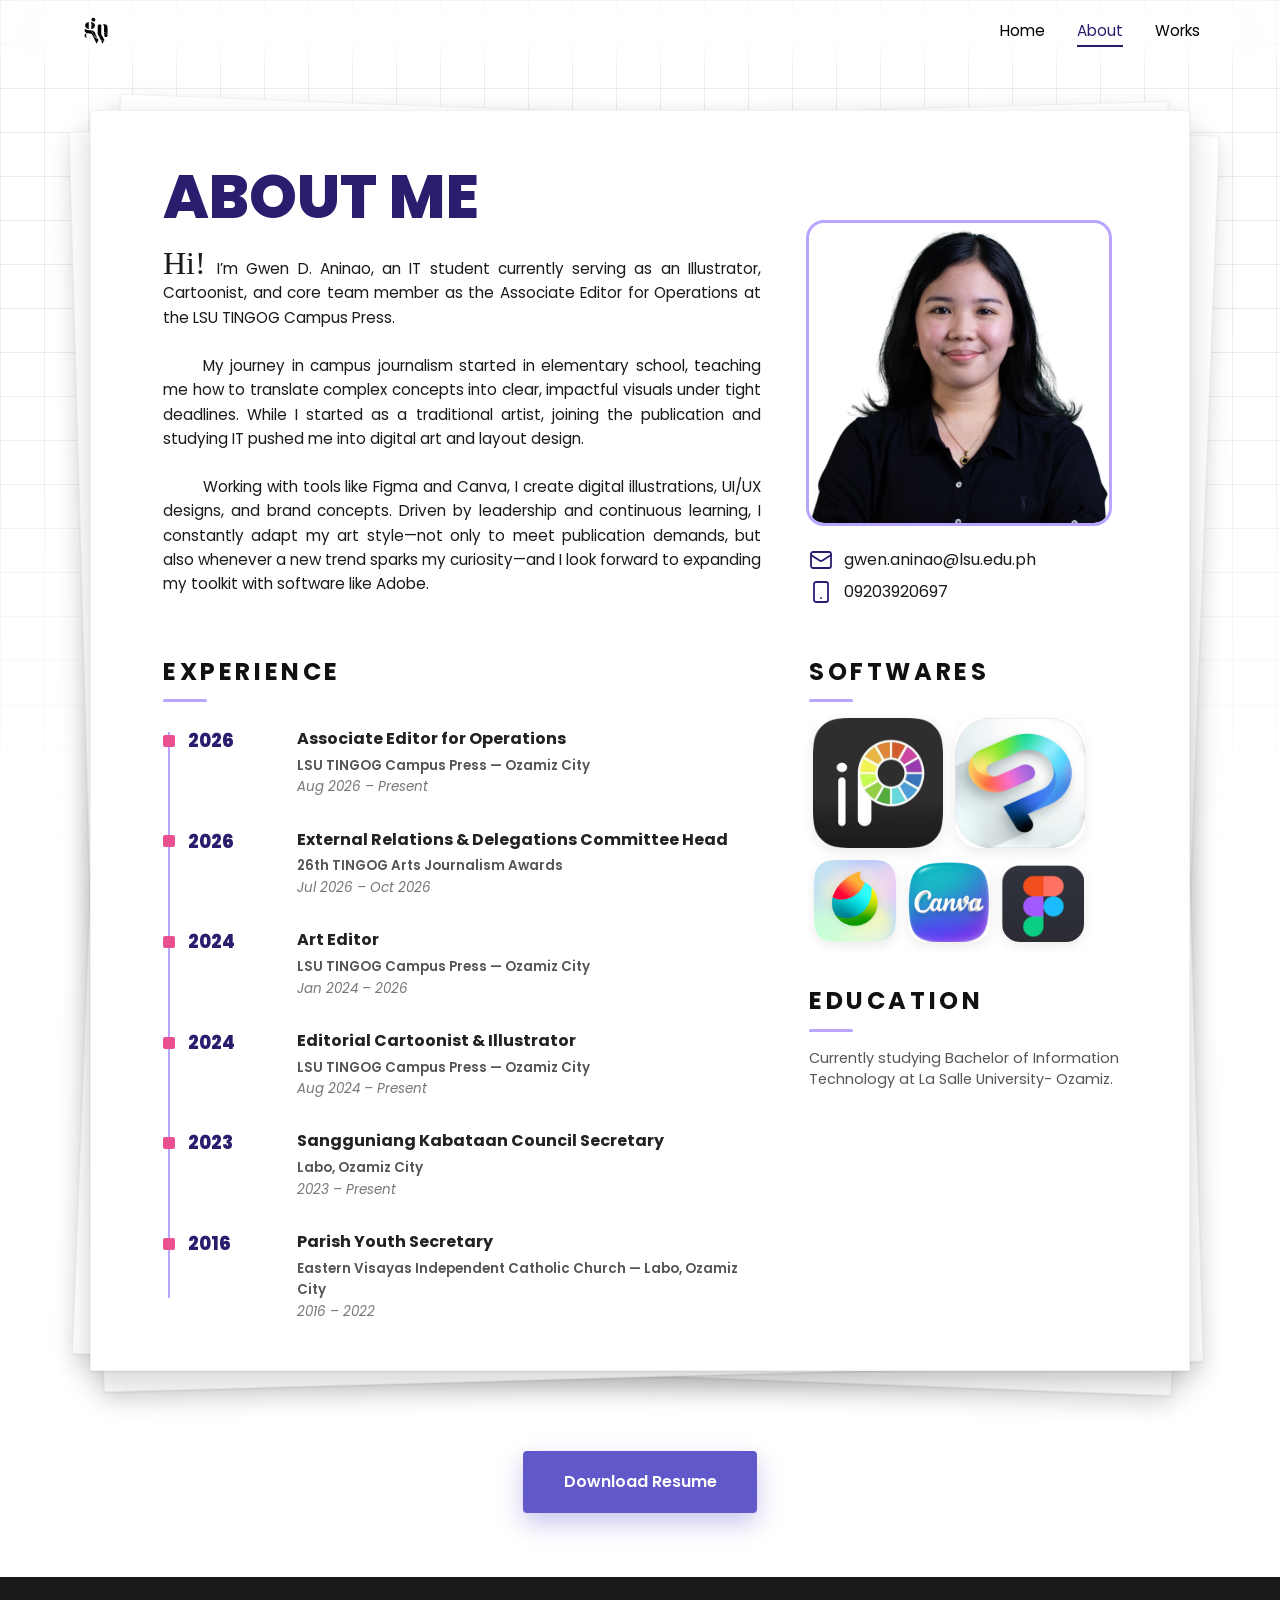
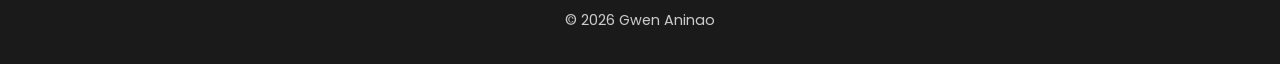
==== commit 10e9232f: "about footer" ====
--- a/about.html
+++ b/about.html
@@ -178,6 +178,6 @@
     <a class="btn" href="Files/Aninao__Resume.pdf" download>Download Resume</a>
   </div>
 
-  <footer>&copy; 2026 Gwen</footer>
+  <footer>&copy; 2026 Gwen Aninao</footer>
 </body>
 </html>
--- a/style.css
+++ b/style.css
@@ -1481,4 +1481,128 @@
   .card .art.loaded {
     animation: none;
   }
-}+}
+
+/* ---------- Certificates ---------- */
+.certs-section {
+  margin-top: 4rem;
+}
+
+.cert-grid {
+  display: grid;
+  grid-template-columns: repeat(auto-fill, minmax(260px, 1fr));
+  gap: 1.5rem;
+  align-items: stretch;
+}
+
+.cert-card {
+  display: flex;
+  flex-direction: column;
+  text-align: left;
+  background: #f5f5f5;
+  border: 1px solid rgba(0, 0, 0, 0.06);
+  border-radius: 14px;
+  overflow: hidden;
+  cursor: pointer;
+  transition: transform 0.2s, box-shadow 0.2s;
+}
+
+.cert-card:hover {
+  transform: translateY(-4px);
+  box-shadow: 0 12px 24px rgba(97, 89, 201, 0.18);
+}
+
+/* certificate image, shown whole (not cropped) on a white sheet */
+.cert-media {
+  background: #fff;
+  border-bottom: 1px solid rgba(0, 0, 0, 0.06);
+}
+
+.cert-img {
+  display: block;
+  width: 100%;
+  aspect-ratio: 4 / 3;
+  object-fit: contain;
+}
+
+/* skeleton while the image loads */
+.cert-img:not(.loaded) {
+  background: linear-gradient(90deg, #ececec 25%, #f7f7f7 50%, #ececec 75%);
+  background-size: 200% 100%;
+  animation: shimmer 1.4s linear infinite;
+  color: transparent;
+}
+
+.cert-body {
+  display: flex;
+  flex-direction: column;
+  flex: 1;
+  padding: 1.1rem 1.25rem 1.25rem;
+}
+
+.cert-meta {
+  display: flex;
+  justify-content: space-between;
+  font-size: 0.8rem;
+  font-weight: 600;
+}
+
+.cert-date { 
+  color: var(--hero-purple); 
+}
+
+.cert-no   { 
+  color: #888; letter-spacing: 0.08em; 
+}
+
+.cert-card {
+  height: 100%;
+}
+
+.cert-title {
+  margin: 0.9rem 0 0.4rem;
+  font-size: 1.05rem;
+  font-weight: 600;
+  line-height: 1.35;
+}
+
+.cert-source {
+  font-size: 0.85rem;
+  color: #777;
+}
+
+.cert-preview {
+  display: flex;
+  justify-content: space-between;
+  align-items: center;
+  margin-top: auto;                         /* pushes the link to the bottom so cards line up */
+  padding-top: 0.9rem;
+  border-top: 1px solid rgba(0, 0, 0, 0.1);
+  font-size: 0.9rem;
+  font-weight: 600;
+  color: var(--hero-purple);
+}
+
+.cert-body .cert-source { margin-bottom: 1.25rem; }
+
+.cert-preview svg {
+  width: 20px;
+  height: 20px;
+  fill: none;
+  stroke: currentColor;
+  stroke-width: 2;
+  stroke-linecap: round;
+  stroke-linejoin: round;
+}
+
+/* two columns on phones, like your reference */
+@media (max-width: 700px) {
+  .cert-grid { grid-template-columns: repeat(2, 1fr); gap: 0.8rem; }
+  .cert-body { padding: 0.8rem; }
+  .cert-title { font-size: 0.9rem; }
+  .cert-meta, .cert-source, .cert-preview { font-size: 0.75rem; }
+}
+
+@media (prefers-reduced-motion: reduce) {
+  .cert-img:not(.loaded) { animation: none; }
+}
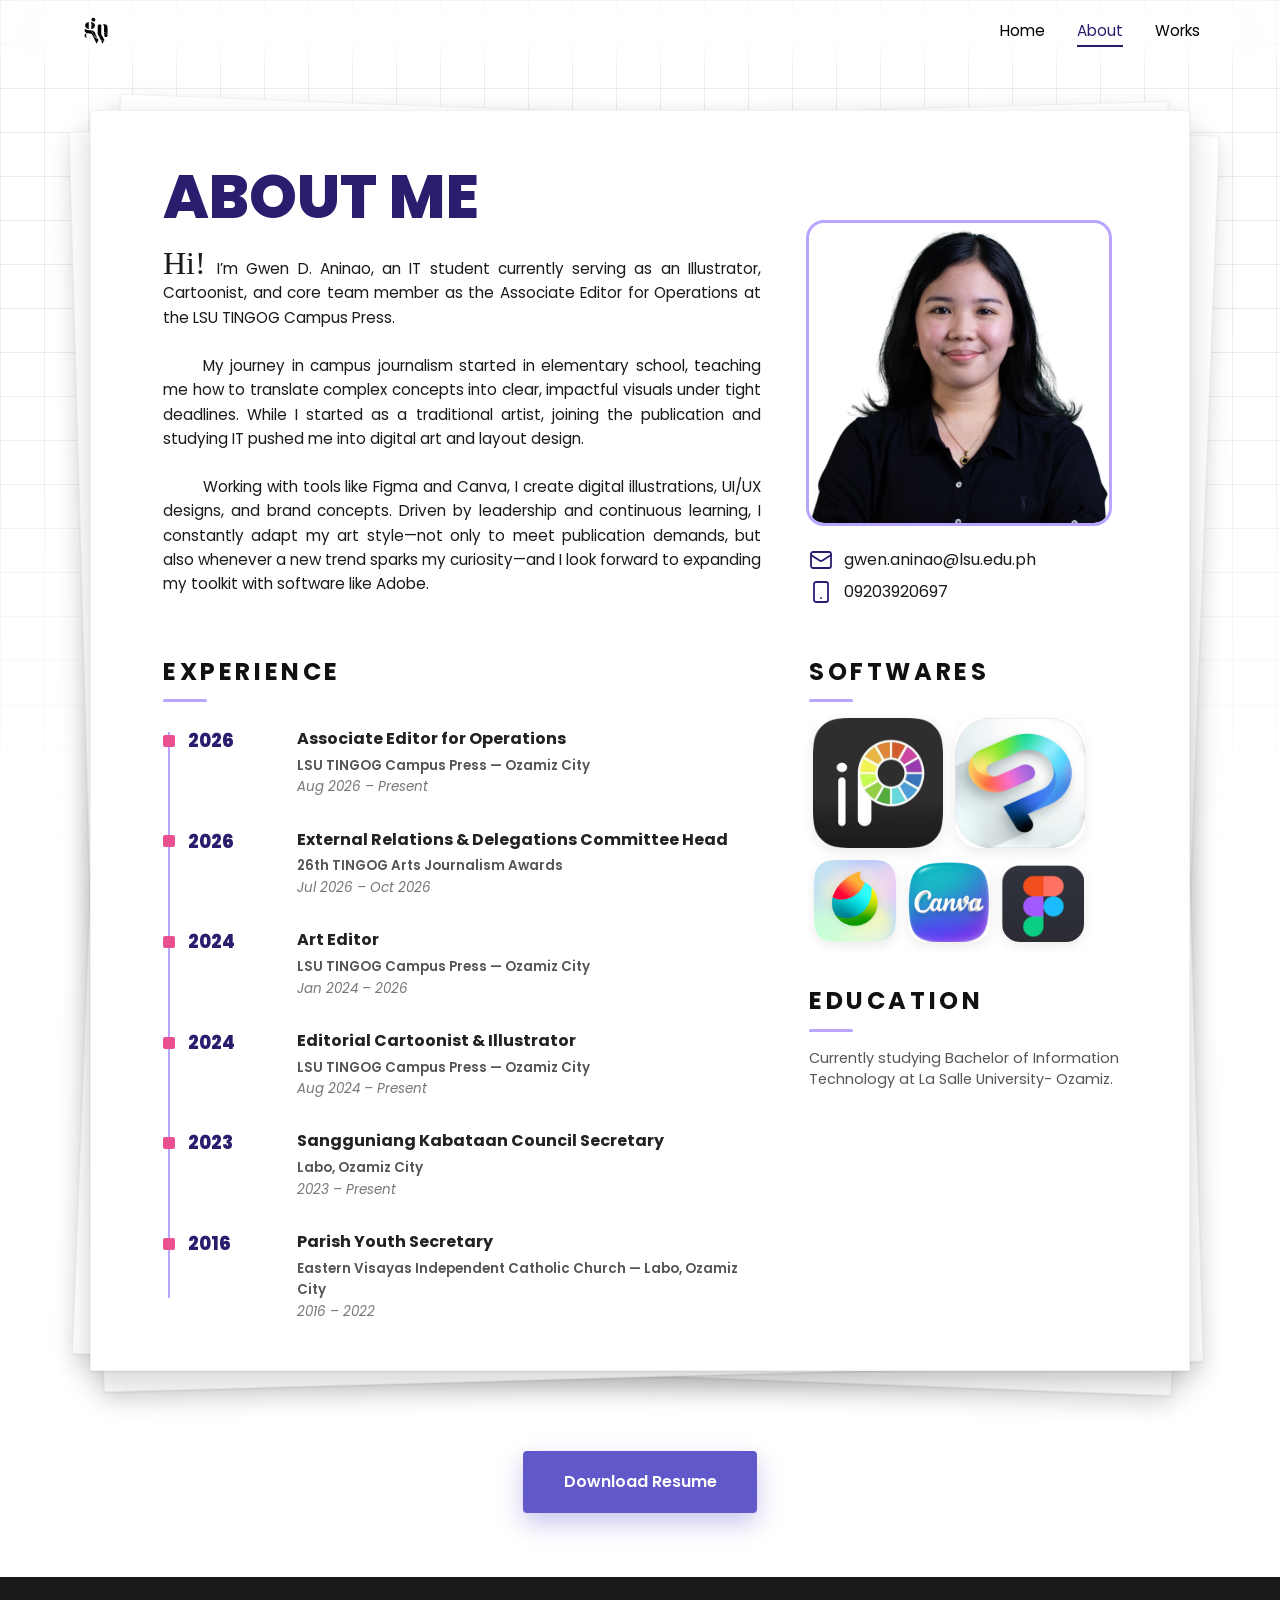
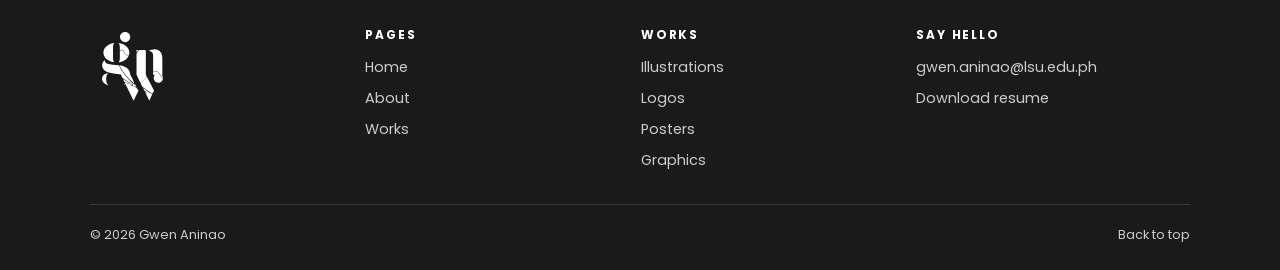
==== commit 6a01e714: "footer updates" ====
--- a/about.html
+++ b/about.html
@@ -178,6 +178,40 @@
     <a class="btn" href="Files/Aninao__Resume.pdf" download>Download Resume</a>
   </div>
 
-  <footer>&copy; 2026 Gwen Aninao</footer>
+  <footer class="site-footer">
+    <div class="footer-inner">
+
+      <div class="footer-col">
+        <img class="footer-logo" src="Images/gwnLogo.svg" alt="Gwen logo">
+      </div>
+
+      <div class="footer-col">
+        <h4>Pages</h4>
+        <a href="index.html">Home</a>
+        <a href="about.html">About</a>
+        <a href="works.html">Works</a>
+      </div>
+
+      <div class="footer-col">
+        <h4>Works</h4>
+        <a href="works.html?filter=Illustration">Illustrations</a>
+        <a href="works.html?filter=Logo">Logos</a>
+        <a href="works.html?filter=Poster">Posters</a>
+        <a href="works.html?filter=Graphics">Graphics</a>
+      </div>
+
+      <div class="footer-col">
+        <h4>Say hello</h4>
+        <a href="mailto:gwen.aninao@lsu.edu.ph">gwen.aninao@lsu.edu.ph</a>
+        <a href="Files/Aninao__Resume.pdf" download>Download resume</a>
+      </div>
+
+    </div>
+
+    <div class="footer-bottom">
+      <span>&copy; 2026 Gwen Aninao</span>
+      <a href="#top">Back to top</a>
+    </div>
+  </footer>
 </body>
 </html>
--- a/style.css
+++ b/style.css
@@ -480,7 +480,7 @@
   cursor: pointer;
 }
 
-/* ---------- Footer ---------- */
+/* ---------- Footer (old rule, used by pages without .site-footer) ---------- */
 footer {
   padding: 2rem;
   text-align: center;
@@ -872,10 +872,6 @@
   aspect-ratio: 4 / 3;
 }
 
-/* =====================================================
-   Works page: a work expands in its own place
-   Paste this at the bottom of style.css
-   ===================================================== */
 /* =====================================================
    Works page: Streamlined Column-Safe Expansion Layout
    ===================================================== */
@@ -1045,7 +1041,6 @@
 
 /* =====================================================
    Works page: expanded view (replaces the old popup)
-   Paste this at the bottom of style.css
    ===================================================== */
 .closeup {
   position: fixed;
@@ -1220,6 +1215,7 @@
   text-transform: uppercase;
   letter-spacing: 0.18em;
   margin-bottom: 2.5rem;
+  margin-top: 3rem;
 }
 
 .section-heading::after {
@@ -1458,9 +1454,6 @@
   color: transparent;            /* hides alt text while loading */
 }
 
-/* Works gallery: images have no height until they load,
-   so reserve a box or the skeleton has nothing to show in */
-
 /* fade the real image in */
 .card .art.loaded {
   animation: art-fade 0.4s ease;
@@ -1498,6 +1491,7 @@
 .cert-card {
   display: flex;
   flex-direction: column;
+  height: 100%;
   text-align: left;
   background: #f5f5f5;
   border: 1px solid rgba(0, 0, 0, 0.06);
@@ -1553,10 +1547,6 @@
 
 .cert-no   { 
   color: #888; letter-spacing: 0.08em; 
-}
-
-.cert-card {
-  height: 100%;
 }
 
 .cert-title {
@@ -1606,3 +1596,509 @@
 @media (prefers-reduced-motion: reduce) {
   .cert-img:not(.loaded) { animation: none; }
 }
+
+/* =====================================================
+   Home page: sections
+   ===================================================== */
+
+/* space between home sections */
+.what-section,
+.projects-section {
+  margin-top: 4rem;
+}
+
+/* centered button under a section */
+.section-cta {
+  margin-top: 1.5rem;
+  text-align: center;
+}
+
+/* ---------- What I do ---------- */
+.what-grid {
+  display: grid;
+  grid-template-columns: repeat(4, 1fr);
+  gap: 1rem;
+}
+
+.what-card {
+  display: flex;
+  flex-direction: column;
+  padding: 1.4rem;
+  color: inherit;
+  text-decoration: none;
+  background: #f7f6fd;
+  border: 1px solid rgba(97, 89, 201, 0.15);
+  border-radius: 10px;
+  transition: transform 0.2s, box-shadow 0.2s;
+}
+
+.what-card:hover {
+  transform: translateY(-4px);
+  box-shadow: 0 10px 20px rgba(97, 89, 201, 0.15);
+}
+
+.what-card h3 {
+  margin-bottom: 0.5rem;
+  font-size: 1.1rem;
+  color: var(--purple-dark);
+}
+
+.what-card p {
+  font-size: 0.88rem;
+  color: #555;
+}
+
+.what-link {
+  margin-top: auto;
+  padding-top: 1rem;
+  font-size: 0.85rem;
+  font-weight: 600;
+  color: var(--hero-purple);
+}
+
+/* ---------- Major projects: grid ---------- */
+/* 6 columns: featured cards span all 6, small cards span 3 (two per row) */
+.projects {
+  display: grid;
+  grid-template-columns: repeat(6, 1fr);
+  gap: 1.5rem;
+}
+
+.project          { grid-column: span 3; }
+.project-featured { grid-column: 1 / -1; }
+
+/* ---------- Major projects: card ---------- */
+.project {
+  display: flex;
+  flex-direction: column;
+  overflow: hidden;
+  background: #fff;
+  border: 1px solid rgba(0, 0, 0, 0.08);
+  border-radius: 10px;
+  box-shadow: 0 4px 14px rgba(0, 0, 0, 0.06);
+}
+
+.project img {
+  display: block;
+  width: 100%;
+  aspect-ratio: 16 / 9;
+  object-fit: cover;
+  background: #f5f5f5;
+}
+
+.project img.contain {
+  object-fit: contain;
+  padding: 1rem;
+  background: #fff;
+}
+
+.project-body {
+  display: flex;
+  flex-direction: column;
+  flex: 1;
+  padding: 1.2rem 1.4rem 1.4rem;
+}
+
+.project-tag {
+  font-size: 0.72rem;
+  font-weight: 600;
+  letter-spacing: 0.15em;
+  text-transform: uppercase;
+  color: var(--purple);
+}
+
+.project-body h3 {
+  margin: 0.3rem 0 0.5rem;
+  font-size: 1.25rem;
+  line-height: 1.25;
+}
+
+.project-body p {
+  font-size: 0.9rem;
+  color: #555;
+}
+
+.project-meta {
+  font-size: 0.8rem;
+  font-weight: 600;
+  color: #777;
+}
+
+.project-link {
+  margin-top: auto;
+  padding-top: 1rem;
+  font-size: 0.9rem;
+  font-weight: 600;
+  color: var(--hero-purple);
+  text-decoration: none;
+}
+
+.project-link:hover {
+  text-decoration: underline;
+}
+
+/* ---------- Featured project (Bahandi) ---------- */
+.featured-main {
+  display: grid;
+  grid-template-columns: 1.2fr 1fr;
+}
+
+.project .featured-img {
+  width: 100%;
+  height: 100%;
+  min-height: 280px;
+  aspect-ratio: auto;
+  object-fit: cover;
+}
+
+.project-featured .project-body {
+  justify-content: center;
+  gap: 0.6rem;
+  padding: 1.75rem 2rem;
+}
+
+.project-featured .project-link {
+  margin-top: 0.5rem;
+  padding-top: 0;
+}
+
+/* ---------- Wide project (Halwa): small picture left, text fills the rest ---------- */
+.project-wide {
+  grid-column: 1 / -1;
+  display: grid;
+  grid-template-columns: clamp(140px, 30%, 320px) 1fr;   /* picture left, text takes the rest */
+  align-items: center;
+}
+
+.project-wide .featured-img {
+  width: 100%;
+  height: auto;                       /* the whole picture shows, no cropping */
+  min-height: 0;
+  aspect-ratio: auto;
+  object-fit: contain;
+}
+
+.project-wide .project-body {
+  justify-content: center;
+  gap: 0.6rem;
+  padding: 1.5rem 2rem;
+}
+
+.project-wide .project-link {
+  margin-top: 0.5rem;
+  padding-top: 0;
+}
+
+/* chapter row */
+.chapters {
+  padding: 1.25rem 1.5rem 1.5rem;
+  background: #f7f6fd;
+  border-top: 1px solid rgba(0, 0, 0, 0.08);
+}
+
+.chapters-title {
+  margin-bottom: 0.9rem;
+  font-size: 0.75rem;
+  font-weight: 600;
+  letter-spacing: 0.15em;
+  text-transform: uppercase;
+  color: var(--purple);
+}
+
+.chapter-row {
+  display: grid;
+  grid-template-columns: repeat(auto-fit, minmax(140px, 1fr));
+  gap: 0.9rem;
+}
+
+.chapter {
+  display: flex;
+  flex-direction: column;
+  color: inherit;
+  text-decoration: none;
+}
+
+.project .chapter img {
+  width: 100%;
+  aspect-ratio: 1;
+  object-fit: cover;
+  border-radius: 6px;
+  transition: transform 0.2s;
+}
+
+.chapter:hover img {
+  transform: translateY(-3px);
+}
+
+.chapter-name {
+  margin-top: 0.5rem;
+  font-size: 0.85rem;
+  font-weight: 700;
+  color: var(--purple-dark);
+}
+
+.chapter-piece {
+  font-size: 0.78rem;
+  color: #666;
+}
+
+/* draft logos shown whole, not cropped */
+.logo-steps {
+  grid-template-columns: repeat(3, minmax(0, 224px));
+}
+
+.project .logo-steps .chapter img {
+  aspect-ratio: 4 / 3;
+  object-fit: contain;
+  padding: 0.5rem;
+  background: #fff;
+  border: 1px solid rgba(0, 0, 0, 0.1);
+}
+
+/* ---------- Byaheng Lasalyano: page-header style ---------- */
+.fb-card .fb-cover {
+  display: block;
+  width: 100%;
+  aspect-ratio: 2.4 / 1;
+  object-fit: cover;
+  object-position: center 40%;
+}
+
+.fb-head {
+  display: flex;
+  align-items: flex-start;
+  gap: 1.5rem;
+  padding: 0 2rem;
+}
+
+/* only the logo circle is pulled up over the cover, not the text */
+.fb-card .fb-avatar {
+  flex: none;
+  display: grid;
+  place-items: center;
+  width: 180px;
+  height: 180px;
+  margin-top: -80px;
+  background: #fff;
+  border: 4px solid #fff;
+  border-radius: 50%;
+  box-shadow: 0 2px 10px rgba(0, 0, 0, 0.18);
+}
+
+.fb-card .fb-avatar img {
+  width: 72%;
+  height: 72%;
+  aspect-ratio: auto;
+  object-fit: contain;      /* whole logo, never cropped */
+}
+
+.fb-id {
+  min-width: 0;
+  padding-top: 0.9rem;
+}
+
+.fb-id h3 {
+  margin: 0.2rem 0;
+  font-size: 1.6rem;
+  line-height: 1.2;
+}
+
+.fb-about {
+  display: flex;
+  flex-direction: column;
+  gap: 0.7rem;
+  max-width: flex;
+  padding: 1rem 2rem 1.75rem;
+}
+
+.fb-about p {
+  font-size: 0.9rem;
+  color: #555;
+}
+
+.fb-about .project-link {
+  margin: 0.4rem 0 0;
+  padding: 0;
+}
+
+/* ---------- Footer ---------- */
+.site-footer {
+  padding: 3rem 2rem 1.5rem;
+  background: #1a1a1a;
+  color: #ccc;
+  font-size: 0.9rem;
+  text-align: left;
+}
+
+.footer-inner {
+  display: grid;
+  grid-template-columns: 1fr 1fr 1fr 1.4fr;
+  gap: 5rem;
+  max-width: 1100px;
+  margin: 0 auto;
+}
+
+.footer-col {
+  display: flex;
+  flex-direction: column;
+  gap: 0.5rem;
+}
+
+.footer-logo {
+  height: 84px;
+  width: auto;
+  align-self: flex-start;
+  filter: invert(1);   /* makes the black logo white on the dark footer */
+}
+
+.footer-col h4 {
+  margin-bottom: 0.25rem;
+  font-size: 0.75rem;
+  letter-spacing: 0.15em;
+  text-transform: uppercase;
+  color: #fff;
+}
+
+.footer-col a {
+  color: #ccc;
+  text-decoration: none;
+  overflow-wrap: anywhere;   /* long email never pushes the layout wider */
+}
+
+.footer-col a:hover,
+.footer-bottom a:hover {
+  color: #a7a2e8;
+}
+
+.footer-bottom {
+  display: flex;
+  justify-content: space-between;
+  max-width: 1100px;
+  margin: 2rem auto 0;
+  padding-top: 1.25rem;
+  border-top: 1px solid rgba(255, 255, 255, 0.15);
+  font-size: 0.8rem;
+}
+
+.footer-bottom a {
+  color: #ccc;
+  text-decoration: none;
+}
+
+/* =====================================================
+   Home page: mobile and tablet
+   ===================================================== */
+
+/* phones have no hover, so always show the title on the tiles */
+@media (hover: none) {
+  .mosaic .card-info,
+  .gallery .card-info {
+    opacity: 1;
+  }
+}
+
+@media (max-width: 1000px) {
+  .footer-inner { gap: 2rem; }
+}
+
+@media (max-width: 900px) {
+  .what-grid { grid-template-columns: repeat(2, 1fr); }
+
+  .projects { grid-template-columns: 1fr; }
+  .project,
+  .project-featured,
+  .project-wide { grid-column: auto; }
+}
+
+@media (max-width: 800px) {
+  /* Bahandi: image on top, text under it */
+  .featured-main { grid-template-columns: 1fr; }
+  .project .featured-img { min-height: 0; aspect-ratio: 16 / 9; }
+  .project-featured .project-body { padding: 1.25rem; }
+
+  /* Byaheng: logo on top, name and details stacked under it */
+  .fb-card .fb-cover {
+    aspect-ratio: 16 / 9;
+    object-position: 35% center;   /* keeps the tricycle in view */
+  }
+
+  .fb-head {
+    flex-direction: column;
+    gap: 0;
+    padding: 0 1.25rem;
+  }
+
+  .fb-card .fb-avatar {
+    width: 120px;
+    height: 120px;
+    margin-top: -60px;
+  }
+
+  .fb-id { padding-top: 0.6rem; }
+  .fb-id h3 { font-size: 1.3rem; }
+  .fb-about { padding: 0.75rem 1.25rem 1.5rem; }
+
+  /* chapter and logo rows become swipeable instead of wrapping */
+  .chapter-row,
+  .chapter-row.logo-steps {
+    display: flex;
+    gap: 0.9rem;
+    overflow-x: auto;
+    padding-bottom: 0.5rem;
+    scroll-snap-type: x mandatory;
+    -webkit-overflow-scrolling: touch;
+  }
+
+  .chapter {
+    flex: 0 0 150px;
+    scroll-snap-align: start;
+  }
+
+  /* footer: logo on its own row, then two columns */
+  .footer-inner { grid-template-columns: 1fr 1fr; }
+  .footer-col:first-child { grid-column: 1 / -1; }
+}
+
+@media (max-width: 700px) {
+  .menu-links { gap: 0.9rem; }
+  .menu-links a { font-size: 0.85rem; }
+
+  .what-section,
+  .projects-section { margin-top: 3rem; }
+
+  .page {
+    padding-left: 1.25rem;
+    padding-right: 1.25rem;
+  }
+
+  .site-footer { padding: 2.5rem 1.25rem 1.25rem; }
+
+  /* buttons fill the width so they are easy to tap */
+  .hero .buttons .btn {
+    flex: 1 1 100%;
+    text-align: center;
+  }
+}
+
+@media (max-width: 480px) {
+  .what-grid { grid-template-columns: 1fr; }
+  .mosaic .card-info h3 { font-size: 0.85rem; }
+
+  .footer-inner { grid-template-columns: 1fr; }
+  .footer-col:first-child { grid-column: auto; }
+  .footer-bottom { flex-direction: column; gap: 0.5rem; }
+}
+
+.logo-steps {
+  grid-template-columns: repeat(auto-fit, minmax(160px, 1fr));
+}
+
+/* Halwa stays side by side on tablets and only stacks on phones */
+@media (max-width: 800px) {
+  .project-wide .featured-img { aspect-ratio: auto; }
+}
+
+@media (max-width: 560px) {
+  .project-wide { grid-template-columns: 1fr; }
+  .project-wide .project-body { padding: 1.25rem; }
+}
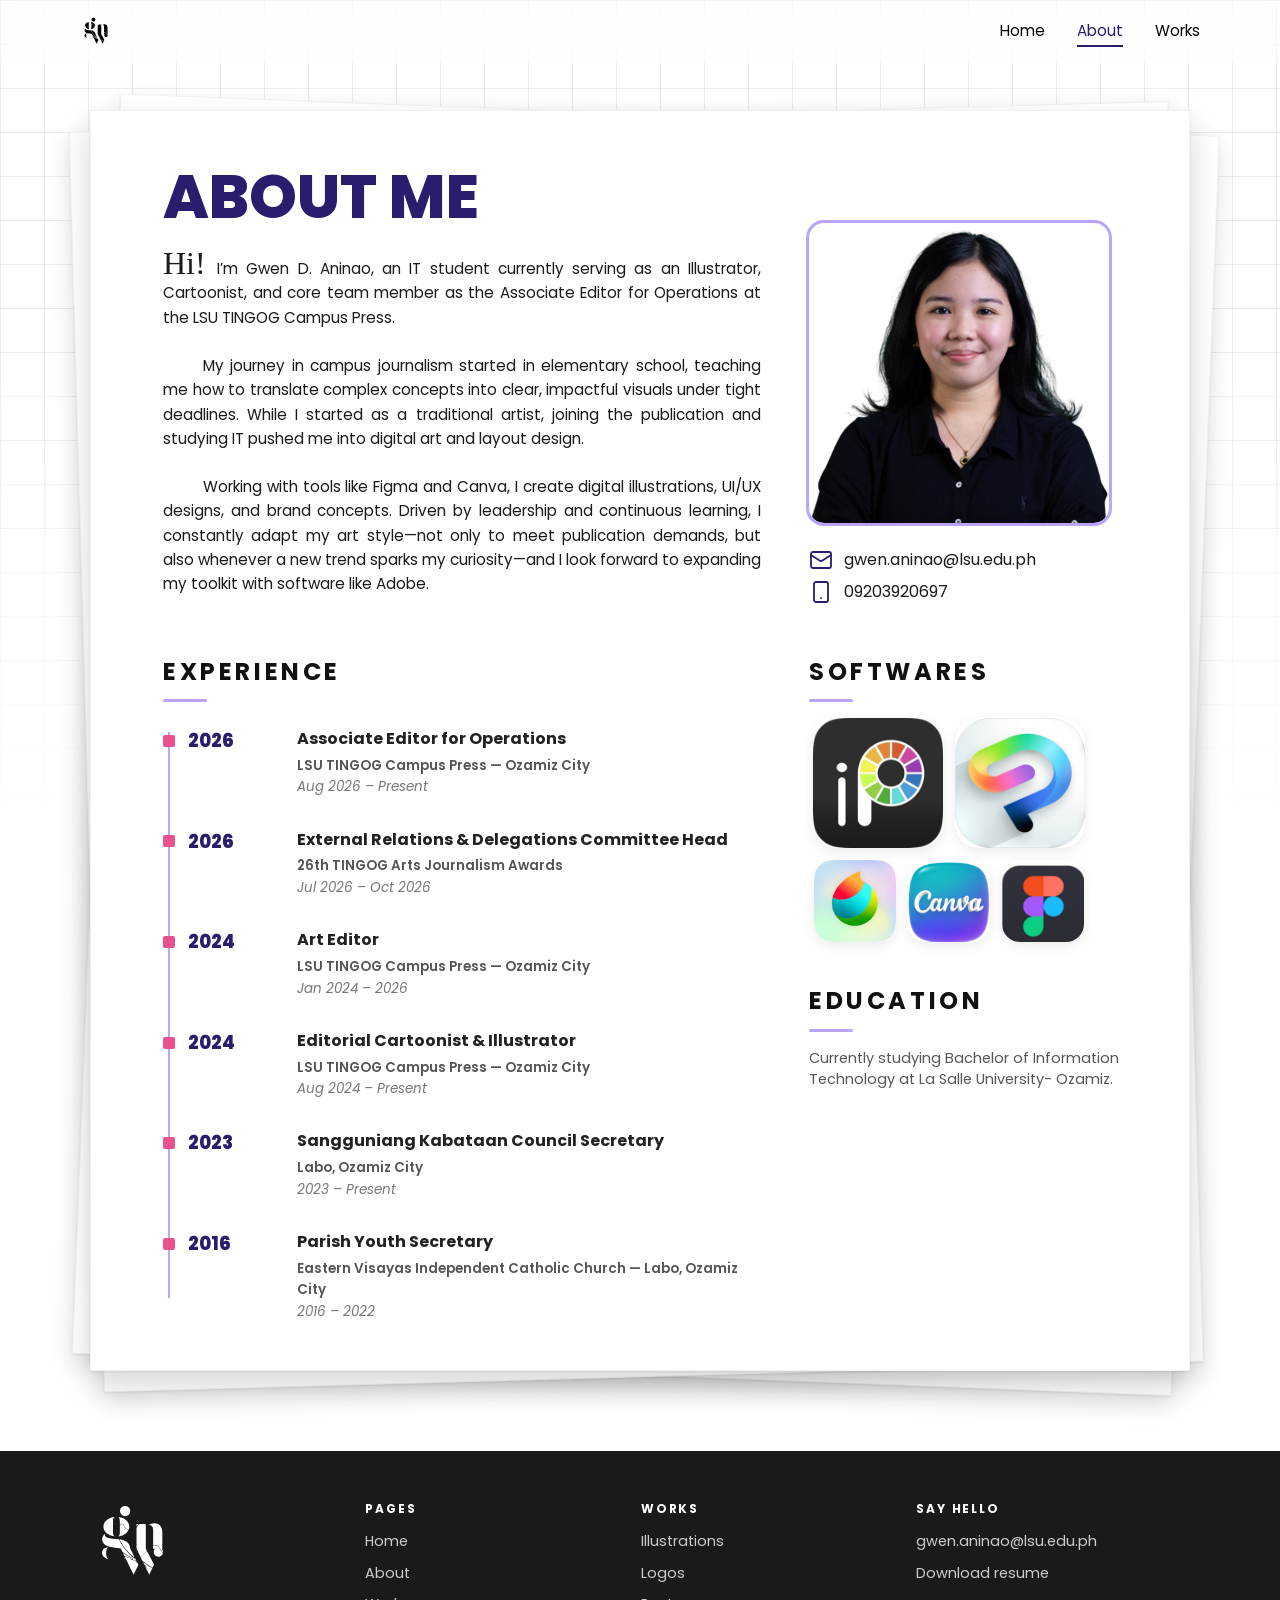
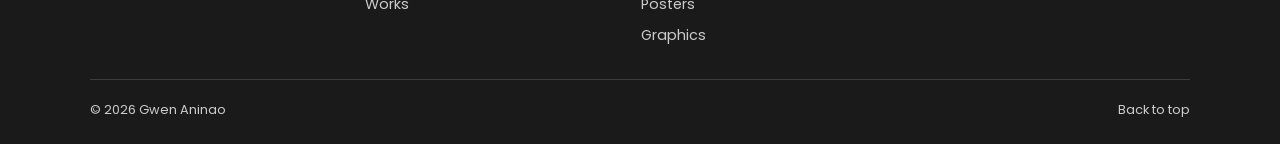
==== commit 3efa7c0b: "removed resume button" ====
--- a/about.html
+++ b/about.html
@@ -174,10 +174,6 @@
     </article>
   </main>
 
-  <div class="resume-float">
-    <a class="btn" href="Files/Aninao__Resume.pdf" download>Download Resume</a>
-  </div>
-
   <footer class="site-footer">
     <div class="footer-inner">
 
